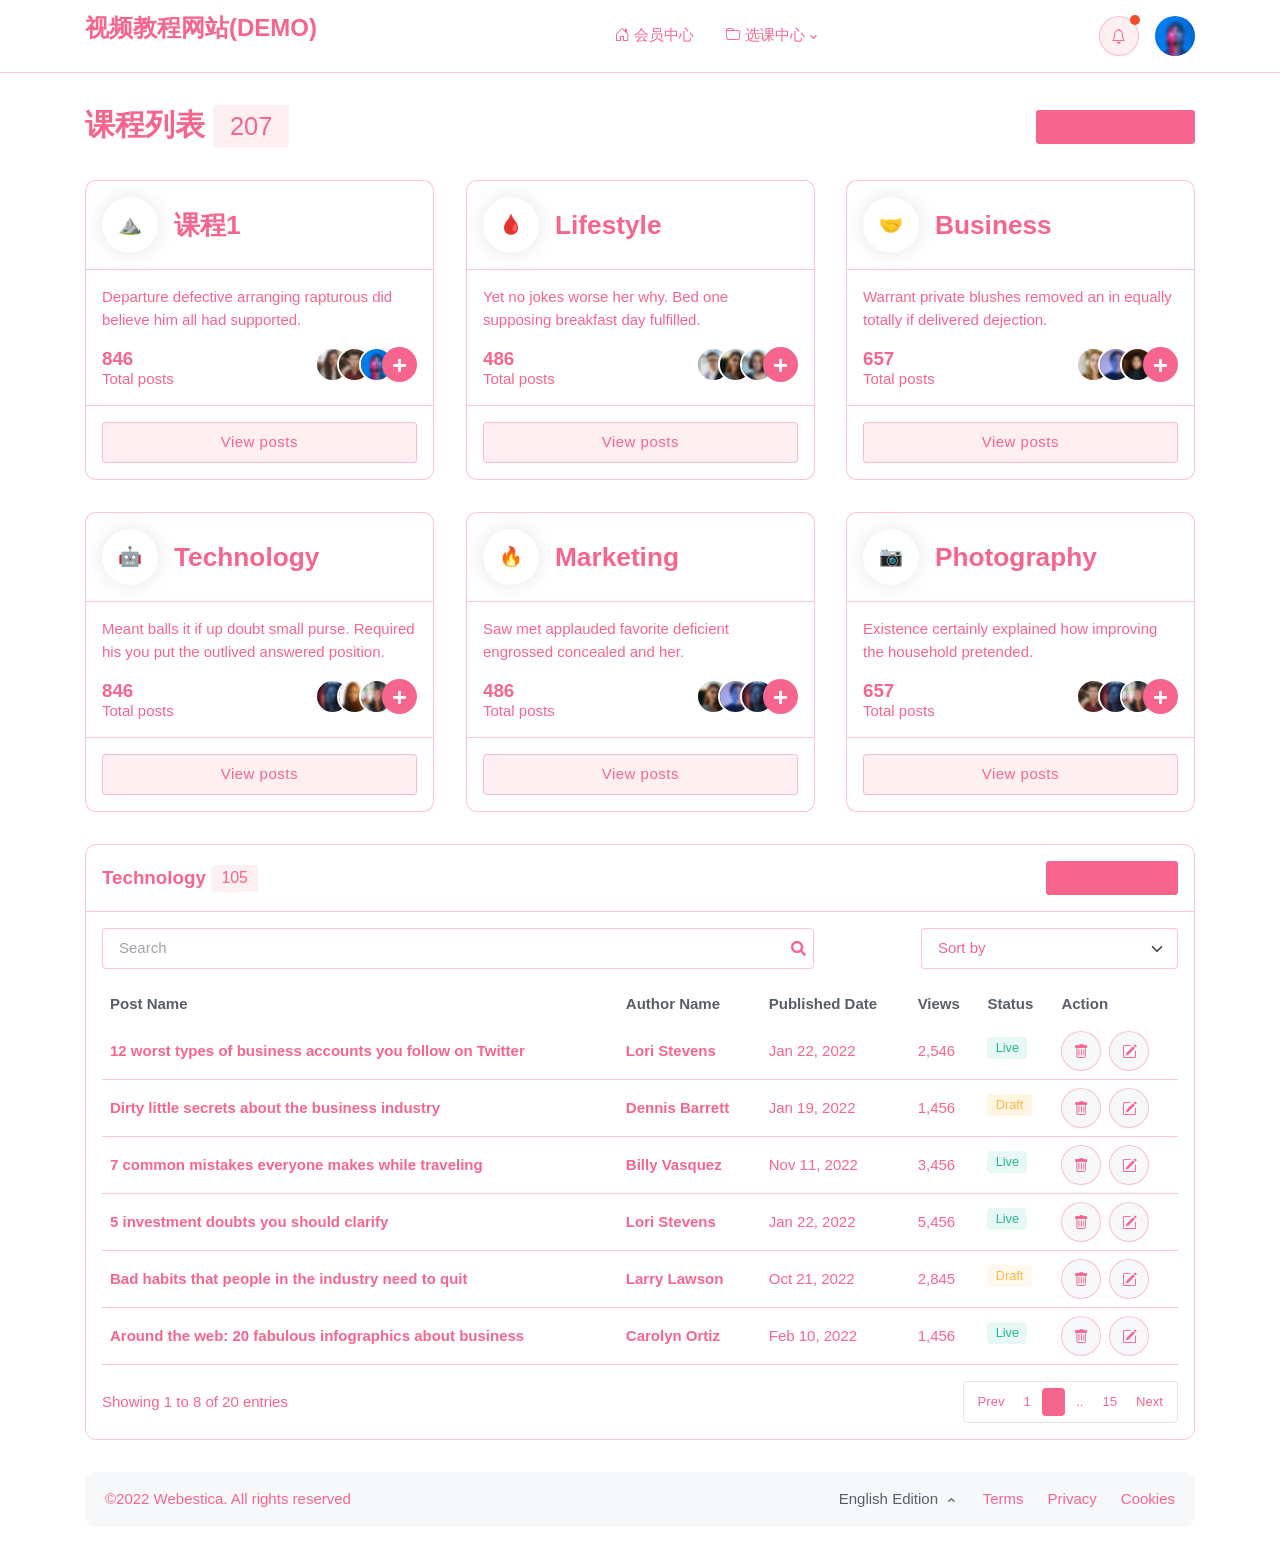
==== course-sellection-center.html @ 473802c1 "update" ====
<!DOCTYPE html>
<html lang="en">

<head>
	<title>选课中心 - 视频教程网站 - DEMO</title>

	<!-- Meta Tags -->
	<meta charset="utf-8">
	<meta name="viewport" content="width=device-width, initial-scale=1, shrink-to-fit=no">
	<meta name="author" content="Webestica.com">
	<meta name="description" content="Bootstrap based News, Magazine and Blog Theme">

	<!-- Favicon -->
	<link rel="shortcut icon" href="assets/images/favicon.ico">

	<!-- Google Font -->
	<link rel="preconnect" href="https://fonts.gstatic.com">
	<link
		href="https://fonts.googleapis.com/css2?family=Nunito+Sans:wght@400;700&family=Rubik:wght@400;500;700&display=swap"
		rel="stylesheet">

	<!-- Plugins CSS -->
	<link rel="stylesheet" type="text/css" href="assets/vendor/font-awesome/css/all.min.css">
	<link rel="stylesheet" type="text/css" href="assets/vendor/bootstrap-icons/bootstrap-icons.css">
	<link rel="stylesheet" type="text/css" href="assets/vendor/apexcharts/css/apexcharts.css">
	<link rel="stylesheet" type="text/css" href="assets/vendor/overlay-scrollbar/css/OverlayScrollbars.min.css">

	<!-- Theme CSS -->
	<link id="style-switch" rel="stylesheet" type="text/css" href="assets/css/style.css">
	<link id="style-switch" rel="stylesheet" type="text/css" href="assets/css/style-uno.css">

</head>

<body>
	<!-- =======================
Header START -->
	<header class="navbar-light navbar-sticky header-static border-bottom navbar-dashboard">
		<!-- Logo Nav START -->
		<nav class="navbar navbar-expand-xl">
			<div class="container">
				<!-- Logo START -->
				<a class="navbar-brand me-3" href="index.html">
					<p style="font-size: 18pt; font-weight: 900; color: crimson;">视频教程网站(DEMO)</p>
					<!-- <img class="navbar-brand-item light-mode-item" src="assets/images/logo.svg" alt="logo">			
				<img class="navbar-brand-item dark-mode-item" src="assets/images/logo-light.svg" alt="logo">			 -->
				</a>
				<!-- Logo END -->

				<!-- Responsive navbar toggler -->
				<button class="navbar-toggler ms-auto" type="button" data-bs-toggle="collapse"
					data-bs-target="#navbarCollapse" aria-controls="navbarCollapse" aria-expanded="false"
					aria-label="Toggle navigation">
					<span class="text-body h6 d-none d-sm-inline-block">Menu</span>
					<span class="navbar-toggler-icon"></span>
				</button>

				<!-- Main navbar START -->
				<div class="collapse navbar-collapse" id="navbarCollapse">
					<ul class="navbar-nav navbar-nav-scroll mx-auto">

						<!-- Nav item 1 Demos -->
						<li class="nav-item"><a class="nav-link" href="member-center.html"><i
									class="bi bi-house-door me-1"></i>会员中心</a></li>

						<!-- Nav item 2 Post -->
						<!-- <li class="nav-item dropdown">
						<a class="nav-link dropdown-toggle" href="#" id="postMenu" data-bs-toggle="dropdown" aria-haspopup="true" aria-expanded="false"><i class="bi bi-pencil me-1"></i>Post</a>
						<ul class="dropdown-menu" aria-labelledby="postMenu">
							<li> <a class="dropdown-item" href="dashboard-post-list.html">Post List</a> </li>
							<li> <a class="dropdown-item" href="dashboard-post-categories.html">Post Categories</a> </li>
							<li> <a class="dropdown-item" href="dashboard-post-create.html">Create a Post</a> </li>
							<li> <a class="dropdown-item" href="dashboard-post-edit.html">Edit Post</a> </li>
						</ul>
					</li> -->

						<!-- Nav item 3 Pages -->
						<li class="nav-item dropdown">
							<a class="nav-link dropdown-toggle" href="#" id="pagesMenu" data-bs-toggle="dropdown" aria-haspopup="true" aria-expanded="false"><i class="bi bi-folder me-1"></i>选课中心</a>
							<ul class="dropdown-menu" aria-labelledby="pagesMenu">
								<li> <a class="dropdown-item" href="course-sellection-center.html">课程列表</a></li>
								<li class="dropdown-divider"></li>
								<li> <a class="dropdown-item" href="dashboard-author-single.html">已选课程</a></li>
								<li> <a class="dropdown-item" href="dashboard-edit-profile.html">已完成课程</a></li>
								<li> <a class="dropdown-item" href="dashboard-reviews.html">进行中课程</a></li>
								<!-- <li> <a class="dropdown-item" href="dashboard-settings.html">Settings</a></li>
							<li> <a class="dropdown-item" href="https://support.webestica.com/" target="_blank"> <i class="text-warning fa-fw bi bi-life-preserver me-2"></i>Support</a></li>
							<li> <a class="dropdown-item" href="docs/index.html" target="_blank"> <i class="text-danger fa-fw bi bi-card-text me-2"></i>Documentation</a></li>
							<li class="dropdown-divider"></li>
							<li><a class="dropdown-item" href="https://blogzine.webestica.com/rtl" target="_blank"> <i class="text-info fa-fw bi bi-toggle-off me-2"></i>RTL demo</a></li>
							<li><a class="dropdown-item" href="https://themes.getbootstrap.com/store/webestica/" target="_blank"> <i class="text-success fa-fw bi bi-cloud-download-fill me-2"></i>Buy blogzine!</a> </li> -->
							</ul>
						</li>
					</ul>

					<!-- Search dropdown START -->
					<!-- <div class="nav my-3 my-xl-0 px-4 px-lg-1 flex-nowrap align-items-center">
					<div class="nav-item w-100">
						<form class="position-relative">
							<input class="form-control pe-5 bg-transparent" type="search" placeholder="Search" aria-label="Search">
							<button class="btn bg-transparent border-0 px-2 py-0 position-absolute top-50 end-0 translate-middle-y" type="submit"><i class="fas fa-search fs-6 "></i></button>
						</form>
					</div>
				</div> -->
					<!-- Search dropdown END -->
				</div>
				<!-- Main navbar END -->

				<!-- Nav right START -->
				<div class="nav flex-nowrap align-items-center">

					<!-- Notification dropdown START -->
					<div class="nav-item ms-2 ms-md-3 dropdown">
						<!-- Notification button -->
						<a class="btn btn-primary-soft btn-round mb-0" href="#" role="button" data-bs-toggle="dropdown"
							aria-expanded="false" data-bs-auto-close="outside">
							<i class="bi bi-bell fa-fw"></i>
						</a>
						<!-- Notification dote -->
						<span class="notif-badge animation-blink"></span>

						<!-- Notification dropdown menu START -->
						<div
							class="dropdown-menu dropdown-animation dropdown-menu-end dropdown-menu-size-md p-0 shadow-lg border-0">
							<div class="card bg-transparent">
								<div
									class="card-header bg-transparent border-bottom p-3 d-flex justify-content-between align-items-center">
									<h6 class="m-0">Notifications <span
											class="badge bg-danger bg-opacity-10 text-danger ms-2">2 new</span></h6>
									<a class="small" href="#">Clear all</a>
								</div>
								<div class="card-body p-0">
									<ul class="list-group list-unstyled list-group-flush">
										<!-- Notif item -->
										<li>
											<a href="#"
												class="list-group-item-action border-0 border-bottom d-flex p-3">
												<div class="me-3">
													<div class="avatar avatar-sm">
														<img class="avatar-img rounded-circle"
															src="assets/images/avatar/08.jpg" alt="avatar">
													</div>
												</div>
												<div>
													<h6 class="mb-1">12 new members joined</h6>
													<span class="small"> <i class="bi bi-clock"></i> 3 min ago</span>
												</div>
											</a>
										</li>

										<!-- Notif item -->
										<li>
											<a href="#"
												class="list-group-item-action border-0 border-bottom d-flex p-3">
												<div class="me-3">
													<div class="avatar avatar-sm">
														<img class="avatar-img rounded-circle"
															src="assets/images/avatar/02.jpg" alt="avatar">
													</div>
												</div>
												<div>
													<h6 class="mb-1">Larry Lawson deleted account</h6>
													<span class="small"> <i class="bi bi-clock"></i> 6 min ago</span>
												</div>
											</a>
										</li>

										<!-- Notif item -->
										<li>
											<a href="#"
												class="list-group-item-action border-0 border-bottom d-flex p-3">
												<div class="me-3">
													<div class="avatar avatar-sm">
														<img class="avatar-img rounded-circle"
															src="assets/images/avatar/05.jpg" alt="avatar">
													</div>
												</div>
												<div>
													<h6 class="mb-1">Byan commented on your post</h6>
													<span class="small"> <i class="bi bi-clock"></i> 10 min ago</span>
												</div>
											</a>
										</li>

										<!-- Notif item -->
										<li>
											<a href="#"
												class="list-group-item-action border-0 border-bottom d-flex p-3">
												<div class="me-3">
													<div class="avatar avatar-sm">
														<img class="avatar-img rounded-circle"
															src="assets/images/avatar/03.jpg" alt="avatar">
													</div>
												</div>
												<div>
													<h6 class="mb-1">Settings updated</h6>
													<span class="small"> <i class="bi bi-clock"></i> Yesterday</span>
												</div>
											</a>
										</li>
									</ul>
								</div>
								<!-- Button -->
								<div class="card-footer bg-transparent border-0 py-3 text-center position-relative">
									<a href="#" class="stretched-link">See all incoming activity</a>
								</div>
							</div>
						</div>
						<!-- Notification dropdown menu END -->
					</div>
					<!-- Notification dropdown END -->

					<!-- Profile dropdown START -->
					<div class="nav-item ms-2 ms-md-3 dropdown">
						<!-- Avatar -->
						<a class="avatar avatar-sm p-0" href="#" id="profileDropdown" role="button"
							data-bs-auto-close="outside" data-bs-display="static" data-bs-toggle="dropdown"
							aria-expanded="false">
							<img class="avatar-img rounded-circle" src="assets/images/avatar/03.jpg" alt="avatar">
						</a>

						<!-- Profile dropdown START -->
						<ul class="dropdown-menu dropdown-animation dropdown-menu-end shadow pt-3"
							aria-labelledby="profileDropdown">
							<!-- Profile info -->
							<li class="px-3">
								<div class="d-flex align-items-center">
									<!-- Avatar -->
									<div class="avatar me-3">
										<img class="avatar-img rounded-circle shadow" src="assets/images/avatar/03.jpg"
											alt="avatar">
									</div>
									<div>
										<a class="h6 mt-2 mt-sm-0" href="#"> Louis Ferguson</a>
										<p class="small m-0">example@gmail.com</p>
									</div>
								</div>
								<hr>
							</li>
							<!-- Links -->
							<li><a class="dropdown-item" href="#"><i class="bi bi-person fa-fw me-2"></i>Edit
									Profile</a></li>
							<li><a class="dropdown-item" href="#"><i class="bi bi-gear fa-fw me-2"></i>Account
									Settings</a></li>
							<li><a class="dropdown-item" href="#"><i class="bi bi-info-circle fa-fw me-2"></i>Help</a>
							</li>
							<li><a class="dropdown-item" href="#"><i class="bi bi-power fa-fw me-2"></i>Sign Out</a>
							</li>
							<li class="dropdown-divider mb-3"></li>
							<li>
								<div class="dropdown-item">
									<div class="modeswitch m-0" id="darkModeSwitch">
										<div class="switch"></div>
									</div>
								</div>
							</li>
						</ul>
						<!-- Profile dropdown END -->
					</div>
					<!-- Profile dropdown END -->

					<!-- Nav right END -->
				</div>
			</div>
		</nav>
		<!-- Logo Nav END -->
	</header>
	<!-- =======================
Header END -->

	<!-- **************** MAIN CONTENT START **************** -->
	<main>

		<!-- =======================
Main contain START -->
		<section class="py-4">
			<div class="container">
				<div class="row pb-4">
					<div class="col-12">
						<!-- Title -->
						<div class="d-sm-flex justify-content-sm-between align-items-center">
							<h1 class="mb-2 mb-sm-0 h2">课程列表 <span
									class="badge bg-primary bg-opacity-10 text-primary">207</span></h1>
							<a href="#" class="btn btn-sm btn-primary mb-0"><i class="fas fa-plus me-2"></i>Add new
								category</a>
						</div>
					</div>
				</div>
				<div class="row g-4">
					<div class="col-md-6 col-xl-4">
						<!-- Category item START -->
						<div class="card border h-100">
							<!-- Card header -->
							<div class="card-header border-bottom p-3">
								<div class="d-flex align-items-center">
									<div class="icon-lg shadow bg-body rounded-circle">⛰️</div>
									<h3 class="mb-0 ms-3">课程1</h3>
								</div>
							</div>

							<!-- Card body START -->
							<div class="card-body p-3">
								<p>Departure defective arranging rapturous did believe him all had supported.</p>

								<!-- Followers and Post -->
								<div class="d-flex justify-content-between">
									<!-- Total post -->
									<div>
										<h5 class="mb-0">846</h5>
										<h6 class="mb-0 fw-light">Total posts</h6>
									</div>

									<!-- Avatar group -->
									<ul class="avatar-group mb-0">
										<li class="avatar avatar-xs">
											<img class="avatar-img rounded-circle" src="assets/images/avatar/01.jpg"
												alt="avatar">
										</li>
										<li class="avatar avatar-xs">
											<img class="avatar-img rounded-circle" src="assets/images/avatar/02.jpg"
												alt="avatar">
										</li>
										<li class="avatar avatar-xs">
											<img class="avatar-img rounded-circle" src="assets/images/avatar/03.jpg"
												alt="avatar">
										</li>
										<li class="avatar avatar-xs">
											<div class="avatar-img rounded-circle bg-primary"><i
													class="fas fa-plus text-white position-absolute top-50 start-50 translate-middle"></i>
											</div>
										</li>
									</ul>
								</div>

							</div>
							<!-- Card body END -->

							<!-- Card footer -->
							<div class="card-footer border-top text-center p-3">
								<a href="#" class="btn btn-primary-soft w-100 mb-0">View posts</a>
							</div>
						</div>
						<!-- Category item END -->
					</div>

					<div class="col-md-6 col-xl-4">
						<!-- Category item START -->
						<div class="card border h-100">
							<!-- Card header -->
							<div class="card-header border-bottom p-3">
								<div class="d-flex align-items-center">
									<div class="icon-lg shadow bg-body rounded-circle">🩸</div>
									<h3 class="mb-0 ms-3">Lifestyle</h3>
								</div>
							</div>

							<!-- Card body START -->
							<div class="card-body p-3">
								<p>Yet ﻿no jokes worse her why. Bed one supposing breakfast day fulfilled.</p>

								<!-- Followers and Post -->
								<div class="d-flex justify-content-between">
									<!-- Total post -->
									<div>
										<h5 class="mb-0">486</h5>
										<h6 class="mb-0 fw-light">Total posts</h6>
									</div>

									<!-- Avatar group -->
									<ul class="avatar-group mb-0">
										<li class="avatar avatar-xs">
											<img class="avatar-img rounded-circle" src="assets/images/avatar/04.jpg"
												alt="avatar">
										</li>
										<li class="avatar avatar-xs">
											<img class="avatar-img rounded-circle" src="assets/images/avatar/05.jpg"
												alt="avatar">
										</li>
										<li class="avatar avatar-xs">
											<img class="avatar-img rounded-circle" src="assets/images/avatar/06.jpg"
												alt="avatar">
										</li>
										<li class="avatar avatar-xs">
											<div class="avatar-img rounded-circle bg-primary"><i
													class="fas fa-plus text-white position-absolute top-50 start-50 translate-middle"></i>
											</div>
										</li>
									</ul>
								</div>

							</div>
							<!-- Card body END -->

							<!-- Card footer -->
							<div class="card-footer border-top text-center p-3">
								<a href="#" class="btn btn-primary-soft w-100 mb-0">View posts</a>
							</div>
						</div>
						<!-- Category item END -->
					</div>

					<div class="col-md-6 col-xl-4">
						<!-- Category item START -->
						<div class="card border h-100">
							<!-- Card header -->
							<div class="card-header border-bottom p-3">
								<div class="d-flex align-items-center">
									<div class="icon-lg shadow bg-body rounded-circle">🤝</div>
									<h3 class="mb-0 ms-3">Business</h3>
								</div>
							</div>

							<!-- Card body START -->
							<div class="card-body p-3">
								<p> Warrant private blushes removed an in equally totally if delivered dejection.</p>

								<!-- Followers and Post -->
								<div class="d-flex justify-content-between">
									<!-- Total post -->
									<div>
										<h5 class="mb-0">657</h5>
										<h6 class="mb-0 fw-light">Total posts</h6>
									</div>

									<!-- Avatar group -->
									<ul class="avatar-group mb-0">
										<li class="avatar avatar-xs">
											<img class="avatar-img rounded-circle" src="assets/images/avatar/07.jpg"
												alt="avatar">
										</li>
										<li class="avatar avatar-xs">
											<img class="avatar-img rounded-circle" src="assets/images/avatar/08.jpg"
												alt="avatar">
										</li>
										<li class="avatar avatar-xs">
											<img class="avatar-img rounded-circle" src="assets/images/avatar/09.jpg"
												alt="avatar">
										</li>
										<li class="avatar avatar-xs">
											<div class="avatar-img rounded-circle bg-primary"><i
													class="fas fa-plus text-white position-absolute top-50 start-50 translate-middle"></i>
											</div>
										</li>
									</ul>
								</div>

							</div>
							<!-- Card body END -->

							<!-- Card footer -->
							<div class="card-footer border-top text-center p-3">
								<a href="#" class="btn btn-primary-soft w-100 mb-0">View posts</a>
							</div>
						</div>
						<!-- Category item END -->
					</div>

					<div class="col-md-6 col-xl-4">
						<!-- Category item START -->
						<div class="card border h-100">
							<!-- Card header -->
							<div class="card-header border-bottom p-3">
								<div class="d-flex align-items-center">
									<div class="icon-lg shadow bg-body rounded-circle">🤖</div>
									<h3 class="mb-0 ms-3">Technology</h3>
								</div>
							</div>

							<!-- Card body START -->
							<div class="card-body p-3">
								<p>Meant balls it if up doubt small purse. Required his you put the outlived answered
									position.</p>

								<!-- Followers and Post -->
								<div class="d-flex justify-content-between">
									<!-- Total post -->
									<div>
										<h5 class="mb-0">846</h5>
										<h6 class="mb-0 fw-light">Total posts</h6>
									</div>

									<!-- Avatar group -->
									<ul class="avatar-group mb-0">
										<li class="avatar avatar-xs">
											<img class="avatar-img rounded-circle" src="assets/images/avatar/10.jpg"
												alt="avatar">
										</li>
										<li class="avatar avatar-xs">
											<img class="avatar-img rounded-circle" src="assets/images/avatar/11.jpg"
												alt="avatar">
										</li>
										<li class="avatar avatar-xs">
											<img class="avatar-img rounded-circle" src="assets/images/avatar/12.jpg"
												alt="avatar">
										</li>
										<li class="avatar avatar-xs">
											<div class="avatar-img rounded-circle bg-primary"><i
													class="fas fa-plus text-white position-absolute top-50 start-50 translate-middle"></i>
											</div>
										</li>
									</ul>
								</div>

							</div>
							<!-- Card body END -->

							<!-- Card footer -->
							<div class="card-footer border-top text-center p-3">
								<a href="#" class="btn btn-primary-soft w-100 mb-0">View posts</a>
							</div>
						</div>
						<!-- Category item END -->
					</div>

					<div class="col-md-6 col-xl-4">
						<!-- Category item START -->
						<div class="card border h-100">
							<!-- Card header -->
							<div class="card-header border-bottom p-3">
								<div class="d-flex align-items-center">
									<div class="icon-lg shadow bg-body rounded-circle">🔥</div>
									<h3 class="mb-0 ms-3">Marketing</h3>
								</div>
							</div>

							<!-- Card body START -->
							<div class="card-body p-3">
								<p>Saw met applauded favorite deficient engrossed concealed and her.</p>

								<!-- Followers and Post -->
								<div class="d-flex justify-content-between">
									<!-- Total post -->
									<div>
										<h5 class="mb-0">486</h5>
										<h6 class="mb-0 fw-light">Total posts</h6>
									</div>

									<!-- Avatar group -->
									<ul class="avatar-group mb-0">
										<li class="avatar avatar-xs">
											<img class="avatar-img rounded-circle" src="assets/images/avatar/05.jpg"
												alt="avatar">
										</li>
										<li class="avatar avatar-xs">
											<img class="avatar-img rounded-circle" src="assets/images/avatar/08.jpg"
												alt="avatar">
										</li>
										<li class="avatar avatar-xs">
											<img class="avatar-img rounded-circle" src="assets/images/avatar/10.jpg"
												alt="avatar">
										</li>
										<li class="avatar avatar-xs">
											<div class="avatar-img rounded-circle bg-primary"><i
													class="fas fa-plus text-white position-absolute top-50 start-50 translate-middle"></i>
											</div>
										</li>
									</ul>
								</div>

							</div>
							<!-- Card body END -->

							<!-- Card footer -->
							<div class="card-footer border-top text-center p-3">
								<a href="#" class="btn btn-primary-soft w-100 mb-0">View posts</a>
							</div>
						</div>
						<!-- Category item END -->
					</div>

					<div class="col-md-6 col-xl-4">
						<!-- Category item START -->
						<div class="card border h-100">
							<!-- Card header -->
							<div class="card-header border-bottom p-3">
								<div class="d-flex align-items-center">
									<div class="icon-lg shadow bg-body rounded-circle">📷</div>
									<h3 class="mb-0 ms-3">Photography</h3>
								</div>
							</div>

							<!-- Card body START -->
							<div class="card-body p-3">
								<p>Existence certainly explained how improving the household pretended.</p>

								<!-- Followers and Post -->
								<div class="d-flex justify-content-between">
									<!-- Total post -->
									<div>
										<h5 class="mb-0">657</h5>
										<h6 class="mb-0 fw-light">Total posts</h6>
									</div>

									<!-- Avatar group -->
									<ul class="avatar-group mb-0">
										<li class="avatar avatar-xs">
											<img class="avatar-img rounded-circle" src="assets/images/avatar/02.jpg"
												alt="avatar">
										</li>
										<li class="avatar avatar-xs">
											<img class="avatar-img rounded-circle" src="assets/images/avatar/10.jpg"
												alt="avatar">
										</li>
										<li class="avatar avatar-xs">
											<img class="avatar-img rounded-circle" src="assets/images/avatar/12.jpg"
												alt="avatar">
										</li>
										<li class="avatar avatar-xs">
											<div class="avatar-img rounded-circle bg-primary"><i
													class="fas fa-plus text-white position-absolute top-50 start-50 translate-middle"></i>
											</div>
										</li>
									</ul>
								</div>

							</div>
							<!-- Card body END -->

							<!-- Card footer -->
							<div class="card-footer border-top text-center p-3">
								<a href="#" class="btn btn-primary-soft w-100 mb-0">View posts</a>
							</div>
						</div>
						<!-- Category item END -->
					</div>

					<div class="col-12">
						<!-- Blog list table START -->
						<div class="card border bg-transparent rounded-3">
							<!-- Card header START -->
							<div class="card-header bg-transparent border-bottom p-3">
								<div class="d-sm-flex justify-content-sm-between align-items-center">
									<h5 class="mb-2 mb-sm-0">Technology <span
											class="badge bg-primary bg-opacity-10 text-primary">105</span></h5>
									<a href="#" class="btn btn-sm btn-primary mb-0"><i
											class="fas fa-plus me-2"></i>Create a post</a>
								</div>
							</div>
							<!-- Card header END -->

							<!-- Card body START -->
							<div class="card-body p-3">

								<!-- Search and select START -->
								<div class="row g-3 align-items-center justify-content-between mb-3">
									<!-- Search -->
									<div class="col-md-8">
										<form class="rounded position-relative">
											<input class="form-control pe-5 bg-transparent" type="search"
												placeholder="Search" aria-label="Search">
											<button
												class="btn bg-transparent border-0 px-2 py-0 position-absolute top-50 end-0 translate-middle-y"
												type="submit"><i class="fas fa-search fs-6 "></i></button>
										</form>
									</div>

									<!-- Select option -->
									<div class="col-md-3">
										<!-- Short by filter -->
										<form>
											<select class="form-select z-index-9 bg-transparent"
												aria-label=".form-select-sm">
												<option value="">Sort by</option>
												<option>Free</option>
												<option>Newest</option>
												<option>Oldest</option>
											</select>
										</form>
									</div>
								</div>
								<!-- Search and select END -->

								<!-- Blog list table START -->
								<div class="table-responsive border-0">
									<table class="table table-dark-gray align-middle p-4 mb-0 table-hover table-shrink">
										<!-- Table head -->
										<thead>
											<tr>
												<th scope="col" class="border-0 rounded-start">Post Name</th>
												<th scope="col" class="border-0">Author Name</th>
												<th scope="col" class="border-0">Published Date</th>
												<th scope="col" class="border-0">Views</th>
												<th scope="col" class="border-0">Status</th>
												<th scope="col" class="border-0 rounded-end">Action</th>
											</tr>
										</thead>

										<!-- Table body START -->
										<tbody>
											<!-- Table item -->
											<tr>
												<!-- Table data -->
												<td>
													<h6 class="course-title mt-2 mt-md-0 mb-0"><a href="#">12 worst
															types of business accounts you follow on Twitter</a></h6>
												</td>
												<!-- Table data -->
												<td>
													<h6 class="mb-0"><a href="#">Lori Stevens</a></h6>
												</td>
												<!-- Table data -->
												<td>Jan 22, 2022</td>
												<!-- Table data -->
												<td>2,546</td>
												<!-- Table data -->
												<td>
													<span
														class="badge bg-success bg-opacity-10 text-success mb-2">Live</span>
												</td>
												<!-- Table data -->
												<td>
													<div class="d-flex gap-2">
														<a href="#" class="btn btn-light btn-round mb-0"
															data-bs-toggle="tooltip" data-bs-placement="top"
															title="Delete"><i class="bi bi-trash"></i></a>
														<a href="#" class="btn btn-light btn-round mb-0"
															data-bs-toggle="tooltip" data-bs-placement="top"
															title="Edit"><i class="bi bi-pencil-square"></i></a>
													</div>
												</td>
											</tr>

											<!-- Table item -->
											<tr>
												<!-- Table data -->
												<td>
													<h6 class="course-title mt-2 mt-md-0 mb-0"><a href="#">Dirty little
															secrets about the business industry</a></h6>
												</td>
												<!-- Table data -->
												<td>
													<h6 class="mb-0"><a href="#">Dennis Barrett</a></h6>
												</td>
												<!-- Table data -->
												<td>Jan 19, 2022</td>
												<!-- Table data -->
												<td>1,456</td>
												<!-- Table data -->
												<td>
													<span
														class="badge bg-warning bg-opacity-15 text-warning mb-2">Draft</span>
												</td>
												<!-- Table data -->
												<td>
													<div class="d-flex gap-2">
														<a href="#" class="btn btn-light btn-round mb-0"
															data-bs-toggle="tooltip" data-bs-placement="top"
															title="Delete"><i class="bi bi-trash"></i></a>
														<a href="#" class="btn btn-light btn-round mb-0"
															data-bs-toggle="tooltip" data-bs-placement="top"
															title="Edit"><i class="bi bi-pencil-square"></i></a>
													</div>
												</td>
											</tr>

											<!-- Table item -->
											<tr>
												<!-- Table data -->
												<td>
													<h6 class="course-title mt-2 mt-md-0 mb-0"><a href="#">7 common
															mistakes everyone makes while traveling</a></h6>
												</td>
												<!-- Table data -->
												<td>
													<h6 class="mb-0"><a href="#">Billy Vasquez</a></h6>
												</td>
												<!-- Table data -->
												<td>Nov 11, 2022</td>
												<!-- Table data -->
												<td>3,456</td>
												<!-- Table data -->
												<td>
													<span
														class="badge bg-success bg-opacity-10 text-success mb-2">Live</span>
												</td>
												<!-- Table data -->
												<td>
													<div class="d-flex gap-2">
														<a href="#" class="btn btn-light btn-round mb-0"
															data-bs-toggle="tooltip" data-bs-placement="top"
															title="Delete"><i class="bi bi-trash"></i></a>
														<a href="#" class="btn btn-light btn-round mb-0"
															data-bs-toggle="tooltip" data-bs-placement="top"
															title="Edit"><i class="bi bi-pencil-square"></i></a>
													</div>
												</td>
											</tr>

											<!-- Table item -->
											<tr>
												<!-- Table data -->
												<td>
													<h6 class="course-title mt-2 mt-md-0 mb-0"><a href="#">5 investment
															doubts you should clarify</a></h6>
												</td>
												<!-- Table data -->
												<td>
													<h6 class="mb-0"><a href="#">Lori Stevens</a></h6>
												</td>
												<!-- Table data -->
												<td>Jan 22, 2022</td>
												<!-- Table data -->
												<td>5,456</td>
												<!-- Table data -->
												<td>
													<span
														class="badge bg-success bg-opacity-10 text-success mb-2">Live</span>
												</td>
												<!-- Table data -->
												<td>
													<div class="d-flex gap-2">
														<a href="#" class="btn btn-light btn-round mb-0"
															data-bs-toggle="tooltip" data-bs-placement="top"
															title="Delete"><i class="bi bi-trash"></i></a>
														<a href="#" class="btn btn-light btn-round mb-0"
															data-bs-toggle="tooltip" data-bs-placement="top"
															title="Edit"><i class="bi bi-pencil-square"></i></a>
													</div>
												</td>
											</tr>

											<!-- Table item -->
											<tr>
												<!-- Table data -->
												<td>
													<h6 class="course-title mt-2 mt-md-0 mb-0"><a href="#">Bad habits
															that people in the industry need to quit</a></h6>
												</td>
												<!-- Table data -->
												<td>
													<h6 class="mb-0"><a href="#">Larry Lawson</a></h6>
												</td>
												<!-- Table data -->
												<td>Oct 21, 2022</td>
												<!-- Table data -->
												<td>2,845</td>
												<!-- Table data -->
												<td>
													<span
														class="badge bg-warning bg-opacity-10 text-warning mb-2">Draft</span>
												</td>
												<!-- Table data -->
												<td>
													<div class="d-flex gap-2">
														<a href="#" class="btn btn-light btn-round mb-0"
															data-bs-toggle="tooltip" data-bs-placement="top"
															title="Delete"><i class="bi bi-trash"></i></a>
														<a href="#" class="btn btn-light btn-round mb-0"
															data-bs-toggle="tooltip" data-bs-placement="top"
															title="Edit"><i class="bi bi-pencil-square"></i></a>
													</div>
												</td>
											</tr>

											<!-- Table item -->
											<tr>
												<!-- Table data -->
												<td>
													<h6 class="course-title mt-2 mt-md-0 mb-0"><a href="#">Around the
															web: 20 fabulous infographics about business</a></h6>
												</td>
												<!-- Table data -->
												<td>
													<h6 class="mb-0"><a href="#">Carolyn Ortiz</a></h6>
												</td>
												<!-- Table data -->
												<td>Feb 10, 2022</td>
												<!-- Table data -->
												<td>1,456</td>
												<!-- Table data -->
												<td>
													<span
														class="badge bg-success bg-opacity-10 text-success mb-2">Live</span>
												</td>
												<!-- Table data -->
												<td>
													<div class="d-flex gap-2">
														<a href="#" class="btn btn-light btn-round mb-0"
															data-bs-toggle="tooltip" data-bs-placement="top"
															title="Delete"><i class="bi bi-trash"></i></a>
														<a href="#" class="btn btn-light btn-round mb-0"
															data-bs-toggle="tooltip" data-bs-placement="top"
															title="Edit"><i class="bi bi-pencil-square"></i></a>
													</div>
												</td>
											</tr>

										</tbody>
										<!-- Table body END -->
									</table>
								</div>
								<!-- Blog list table END -->

								<!-- Pagination START -->
								<div class="d-sm-flex justify-content-sm-between align-items-sm-center mt-4 mt-sm-3">
									<!-- Content -->
									<p class="mb-sm-0 text-center text-sm-start">Showing 1 to 8 of 20 entries</p>
									<!-- Pagination -->
									<nav class="mb-sm-0 d-flex justify-content-center" aria-label="navigation">
										<ul class="pagination pagination-sm pagination-bordered mb-0">
											<li class="page-item disabled">
												<a class="page-link" href="#" tabindex="-1"
													aria-disabled="true">Prev</a>
											</li>
											<li class="page-item"><a class="page-link" href="#">1</a></li>
											<li class="page-item active"><a class="page-link" href="#">2</a></li>
											<li class="page-item disabled"><a class="page-link" href="#">..</a></li>
											<li class="page-item"><a class="page-link" href="#">15</a></li>
											<li class="page-item">
												<a class="page-link" href="#">Next</a>
											</li>
										</ul>
									</nav>
								</div>
								<!-- Pagination END -->
							</div>
						</div>
						<!-- Blog list table END -->
					</div>
				</div>
			</div>
		</section>
		<!-- =======================
Main contain END -->

	</main>
	<!-- **************** MAIN CONTENT END **************** -->

	<!-- =======================
Footer START -->

	<footer class="mb-3">
		<div class="container">
			<div class="card card-body bg-light">
				<div class="row align-items-center justify-content-between">
					<div class="col-lg-6">
						<!-- Copyright -->
						<div class="text-center text-lg-start">©2022 <a href="https://www.webestica.com/"
								class="text-reset btn-link" target="_blank">Webestica</a>. All rights reserved
						</div>
					</div>
					<div class="col-lg-6 d-sm-flex align-items-center justify-content-center justify-content-lg-end">
						<!-- Language switcher -->
						<div class="dropup me-0 me-sm-3 mt-3 mt-md-0 text-center text-sm-end">
							<a class="dropdown-toggle text-body" href="#" role="button" id="languageSwitcher"
								data-bs-toggle="dropdown" aria-expanded="false">
								English Edition
							</a>
							<ul class="dropdown-menu min-w-auto" aria-labelledby="languageSwitcher">
								<li><a class="dropdown-item" href="#">English</a></li>
								<li><a class="dropdown-item" href="#">German </a></li>
								<li><a class="dropdown-item" href="#">French</a></li>
							</ul>
						</div>
						<!-- Links -->
						<ul
							class="nav text-center text-sm-end justify-content-center justify-content-center mt-3 mt-md-0">
							<li class="nav-item"><a class="nav-link" href="#">Terms</a></li>
							<li class="nav-item"><a class="nav-link" href="#">Privacy</a></li>
							<li class="nav-item"><a class="nav-link pe-0" href="#">Cookies</a></li>
						</ul>
					</div>
				</div>
			</div>
		</div>
	</footer>

	<!-- =======================
Footer END -->

	<!-- Back to top -->
	<div class="back-top"><i class="bi bi-arrow-up-short"></i></div>

	<!-- =======================
JS libraries, plugins and custom scripts -->

	<!-- Bootstrap JS -->
	<script src="assets/vendor/bootstrap/dist/js/bootstrap.bundle.min.js"></script>

	<!-- Vendors -->
	<script src="assets/vendor/apexcharts/js/apexcharts.min.js"></script>
	<script src="assets/vendor/overlay-scrollbar/js/OverlayScrollbars.min.js"></script>

	<!-- Template Functions -->
	<script src="assets/js/functions.js"></script>

</body>

</html>
---- assets/vendor/apexcharts/css/apexcharts.css ----
.apexcharts-canvas {
  position: relative;
  user-select: none;
  /* cannot give overflow: hidden as it will crop tooltips which overflow outside chart area */
}


/* scrollbar is not visible by default for legend, hence forcing the visibility */
.apexcharts-canvas ::-webkit-scrollbar {
  -webkit-appearance: none;
  width: 6px;
}

.apexcharts-canvas ::-webkit-scrollbar-thumb {
  border-radius: 4px;
  background-color: rgba(0, 0, 0, .5);
  box-shadow: 0 0 1px rgba(255, 255, 255, .5);
  -webkit-box-shadow: 0 0 1px rgba(255, 255, 255, .5);
}


.apexcharts-inner {
  position: relative;
}

.apexcharts-text tspan {
  font-family: inherit;
}

.legend-mouseover-inactive {
  transition: 0.15s ease all;
  opacity: 0.20;
}

.apexcharts-series-collapsed {
  opacity: 0;
}

.apexcharts-tooltip {
  border-radius: 5px;
  box-shadow: 2px 2px 6px -4px #999;
  cursor: default;
  font-size: 14px;
  left: 62px;
  opacity: 0;
  pointer-events: none;
  position: absolute;
  top: 20px;
  display: flex;
  flex-direction: column;
  overflow: hidden;
  white-space: nowrap;
  z-index: 12;
  transition: 0.15s ease all;
}

.apexcharts-tooltip.apexcharts-active {
  opacity: 1;
  transition: 0.15s ease all;
}

.apexcharts-tooltip.apexcharts-theme-light {
  border: 1px solid #e3e3e3;
  background: rgba(255, 255, 255, 0.96);
}

.apexcharts-tooltip.apexcharts-theme-dark {
  color: #fff;
  background: rgba(30, 30, 30, 0.8);
}

.apexcharts-tooltip * {
  font-family: inherit;
}


.apexcharts-tooltip-title {
  padding: 6px;
  font-size: 15px;
  margin-bottom: 4px;
}

.apexcharts-tooltip.apexcharts-theme-light .apexcharts-tooltip-title {
  background: #ECEFF1;
  border-bottom: 1px solid #ddd;
}

.apexcharts-tooltip.apexcharts-theme-dark .apexcharts-tooltip-title {
  background: rgba(0, 0, 0, 0.7);
  border-bottom: 1px solid #333;
}

.apexcharts-tooltip-text-y-value,
.apexcharts-tooltip-text-goals-value,
.apexcharts-tooltip-text-z-value {
  display: inline-block;
  font-weight: 600;
  margin-left: 5px;
}

.apexcharts-tooltip-text-y-label:empty,
.apexcharts-tooltip-text-y-value:empty,
.apexcharts-tooltip-text-goals-label:empty,
.apexcharts-tooltip-text-goals-value:empty,
.apexcharts-tooltip-text-z-value:empty {
  display: none;
}

.apexcharts-tooltip-text-y-value,
.apexcharts-tooltip-text-goals-value,
.apexcharts-tooltip-text-z-value {
  font-weight: 600;
}

.apexcharts-tooltip-text-goals-label, 
.apexcharts-tooltip-text-goals-value {
  padding: 6px 0 5px;
}

.apexcharts-tooltip-goals-group, 
.apexcharts-tooltip-text-goals-label, 
.apexcharts-tooltip-text-goals-value {
  display: flex;
}
.apexcharts-tooltip-text-goals-label:not(:empty),
.apexcharts-tooltip-text-goals-value:not(:empty) {
  margin-top: -6px;
}

.apexcharts-tooltip-marker {
  width: 12px;
  height: 12px;
  position: relative;
  top: 0px;
  margin-right: 10px;
  border-radius: 50%;
}

.apexcharts-tooltip-series-group {
  padding: 0 10px;
  display: none;
  text-align: left;
  justify-content: left;
  align-items: center;
}

.apexcharts-tooltip-series-group.apexcharts-active .apexcharts-tooltip-marker {
  opacity: 1;
}

.apexcharts-tooltip-series-group.apexcharts-active,
.apexcharts-tooltip-series-group:last-child {
  padding-bottom: 4px;
}

.apexcharts-tooltip-series-group-hidden {
  opacity: 0;
  height: 0;
  line-height: 0;
  padding: 0 !important;
}

.apexcharts-tooltip-y-group {
  padding: 6px 0 5px;
}

.apexcharts-tooltip-box, .apexcharts-custom-tooltip {
  padding: 4px 8px;
}

.apexcharts-tooltip-boxPlot {
  display: flex;
  flex-direction: column-reverse;
}

.apexcharts-tooltip-box>div {
  margin: 4px 0;
}

.apexcharts-tooltip-box span.value {
  font-weight: bold;
}

.apexcharts-tooltip-rangebar {
  padding: 5px 8px;
}

.apexcharts-tooltip-rangebar .category {
  font-weight: 600;
  color: #777;
}

.apexcharts-tooltip-rangebar .series-name {
  font-weight: bold;
  display: block;
  margin-bottom: 5px;
}

.apexcharts-xaxistooltip {
  opacity: 0;
  padding: 9px 10px;
  pointer-events: none;
  color: #373d3f;
  font-size: 13px;
  text-align: center;
  border-radius: 2px;
  position: absolute;
  z-index: 10;
  background: #ECEFF1;
  border: 1px solid #90A4AE;
  transition: 0.15s ease all;
}

.apexcharts-xaxistooltip.apexcharts-theme-dark {
  background: rgba(0, 0, 0, 0.7);
  border: 1px solid rgba(0, 0, 0, 0.5);
  color: #fff;
}

.apexcharts-xaxistooltip:after,
.apexcharts-xaxistooltip:before {
  left: 50%;
  border: solid transparent;
  content: " ";
  height: 0;
  width: 0;
  position: absolute;
  pointer-events: none;
}

.apexcharts-xaxistooltip:after {
  border-color: rgba(236, 239, 241, 0);
  border-width: 6px;
  margin-left: -6px;
}

.apexcharts-xaxistooltip:before {
  border-color: rgba(144, 164, 174, 0);
  border-width: 7px;
  margin-left: -7px;
}

.apexcharts-xaxistooltip-bottom:after,
.apexcharts-xaxistooltip-bottom:before {
  bottom: 100%;
}

.apexcharts-xaxistooltip-top:after,
.apexcharts-xaxistooltip-top:before {
  top: 100%;
}

.apexcharts-xaxistooltip-bottom:after {
  border-bottom-color: #ECEFF1;
}

.apexcharts-xaxistooltip-bottom:before {
  border-bottom-color: #90A4AE;
}

.apexcharts-xaxistooltip-bottom.apexcharts-theme-dark:after {
  border-bottom-color: rgba(0, 0, 0, 0.5);
}

.apexcharts-xaxistooltip-bottom.apexcharts-theme-dark:before {
  border-bottom-color: rgba(0, 0, 0, 0.5);
}

.apexcharts-xaxistooltip-top:after {
  border-top-color: #ECEFF1
}

.apexcharts-xaxistooltip-top:before {
  border-top-color: #90A4AE;
}

.apexcharts-xaxistooltip-top.apexcharts-theme-dark:after {
  border-top-color: rgba(0, 0, 0, 0.5);
}

.apexcharts-xaxistooltip-top.apexcharts-theme-dark:before {
  border-top-color: rgba(0, 0, 0, 0.5);
}

.apexcharts-xaxistooltip.apexcharts-active {
  opacity: 1;
  transition: 0.15s ease all;
}

.apexcharts-yaxistooltip {
  opacity: 0;
  padding: 4px 10px;
  pointer-events: none;
  color: #373d3f;
  font-size: 13px;
  text-align: center;
  border-radius: 2px;
  position: absolute;
  z-index: 10;
  background: #ECEFF1;
  border: 1px solid #90A4AE;
}

.apexcharts-yaxistooltip.apexcharts-theme-dark {
  background: rgba(0, 0, 0, 0.7);
  border: 1px solid rgba(0, 0, 0, 0.5);
  color: #fff;
}

.apexcharts-yaxistooltip:after,
.apexcharts-yaxistooltip:before {
  top: 50%;
  border: solid transparent;
  content: " ";
  height: 0;
  width: 0;
  position: absolute;
  pointer-events: none;
}

.apexcharts-yaxistooltip:after {
  border-color: rgba(236, 239, 241, 0);
  border-width: 6px;
  margin-top: -6px;
}

.apexcharts-yaxistooltip:before {
  border-color: rgba(144, 164, 174, 0);
  border-width: 7px;
  margin-top: -7px;
}

.apexcharts-yaxistooltip-left:after,
.apexcharts-yaxistooltip-left:before {
  left: 100%;
}

.apexcharts-yaxistooltip-right:after,
.apexcharts-yaxistooltip-right:before {
  right: 100%;
}

.apexcharts-yaxistooltip-left:after {
  border-left-color: #ECEFF1;
}

.apexcharts-yaxistooltip-left:before {
  border-left-color: #90A4AE;
}

.apexcharts-yaxistooltip-left.apexcharts-theme-dark:after {
  border-left-color: rgba(0, 0, 0, 0.5);
}

.apexcharts-yaxistooltip-left.apexcharts-theme-dark:before {
  border-left-color: rgba(0, 0, 0, 0.5);
}

.apexcharts-yaxistooltip-right:after {
  border-right-color: #ECEFF1;
}

.apexcharts-yaxistooltip-right:before {
  border-right-color: #90A4AE;
}

.apexcharts-yaxistooltip-right.apexcharts-theme-dark:after {
  border-right-color: rgba(0, 0, 0, 0.5);
}

.apexcharts-yaxistooltip-right.apexcharts-theme-dark:before {
  border-right-color: rgba(0, 0, 0, 0.5);
}

.apexcharts-yaxistooltip.apexcharts-active {
  opacity: 1;
}

.apexcharts-yaxistooltip-hidden {
  display: none;
}

.apexcharts-xcrosshairs,
.apexcharts-ycrosshairs {
  pointer-events: none;
  opacity: 0;
  transition: 0.15s ease all;
}

.apexcharts-xcrosshairs.apexcharts-active,
.apexcharts-ycrosshairs.apexcharts-active {
  opacity: 1;
  transition: 0.15s ease all;
}

.apexcharts-ycrosshairs-hidden {
  opacity: 0;
}

.apexcharts-selection-rect {
  cursor: move;
}

.svg_select_boundingRect, .svg_select_points_rot {
  pointer-events: none;
  opacity: 0;
  visibility: hidden;
}
.apexcharts-selection-rect + g .svg_select_boundingRect,
.apexcharts-selection-rect + g .svg_select_points_rot {
  opacity: 0;
  visibility: hidden;
}

.apexcharts-selection-rect + g .svg_select_points_l,
.apexcharts-selection-rect + g .svg_select_points_r {
  cursor: ew-resize;
  opacity: 1;
  visibility: visible;
}

.svg_select_points {
  fill: #efefef;
  stroke: #333;
  rx: 2;
}

.apexcharts-svg.apexcharts-zoomable.hovering-zoom {
  cursor: crosshair
}

.apexcharts-svg.apexcharts-zoomable.hovering-pan {
  cursor: move
}

.apexcharts-zoom-icon,
.apexcharts-zoomin-icon,
.apexcharts-zoomout-icon,
.apexcharts-reset-icon,
.apexcharts-pan-icon,
.apexcharts-selection-icon,
.apexcharts-menu-icon,
.apexcharts-toolbar-custom-icon {
  cursor: pointer;
  width: 20px;
  height: 20px;
  line-height: 24px;
  color: #6E8192;
  text-align: center;
}

.apexcharts-zoom-icon svg,
.apexcharts-zoomin-icon svg,
.apexcharts-zoomout-icon svg,
.apexcharts-reset-icon svg,
.apexcharts-menu-icon svg {
  fill: #6E8192;
}

.apexcharts-selection-icon svg {
  fill: #444;
  transform: scale(0.76)
}

.apexcharts-theme-dark .apexcharts-zoom-icon svg,
.apexcharts-theme-dark .apexcharts-zoomin-icon svg,
.apexcharts-theme-dark .apexcharts-zoomout-icon svg,
.apexcharts-theme-dark .apexcharts-reset-icon svg,
.apexcharts-theme-dark .apexcharts-pan-icon svg,
.apexcharts-theme-dark .apexcharts-selection-icon svg,
.apexcharts-theme-dark .apexcharts-menu-icon svg,
.apexcharts-theme-dark .apexcharts-toolbar-custom-icon svg {
  fill: #f3f4f5;
}

.apexcharts-canvas .apexcharts-zoom-icon.apexcharts-selected svg,
.apexcharts-canvas .apexcharts-selection-icon.apexcharts-selected svg,
.apexcharts-canvas .apexcharts-reset-zoom-icon.apexcharts-selected svg {
  fill: #008FFB;
}

.apexcharts-theme-light .apexcharts-selection-icon:not(.apexcharts-selected):hover svg,
.apexcharts-theme-light .apexcharts-zoom-icon:not(.apexcharts-selected):hover svg,
.apexcharts-theme-light .apexcharts-zoomin-icon:hover svg,
.apexcharts-theme-light .apexcharts-zoomout-icon:hover svg,
.apexcharts-theme-light .apexcharts-reset-icon:hover svg,
.apexcharts-theme-light .apexcharts-menu-icon:hover svg {
  fill: #333;
}

.apexcharts-selection-icon,
.apexcharts-menu-icon {
  position: relative;
}

.apexcharts-reset-icon {
  margin-left: 5px;
}

.apexcharts-zoom-icon,
.apexcharts-reset-icon,
.apexcharts-menu-icon {
  transform: scale(0.85);
}

.apexcharts-zoomin-icon,
.apexcharts-zoomout-icon {
  transform: scale(0.7)
}

.apexcharts-zoomout-icon {
  margin-right: 3px;
}

.apexcharts-pan-icon {
  transform: scale(0.62);
  position: relative;
  left: 1px;
  top: 0px;
}

.apexcharts-pan-icon svg {
  fill: #fff;
  stroke: #6E8192;
  stroke-width: 2;
}

.apexcharts-pan-icon.apexcharts-selected svg {
  stroke: #008FFB;
}

.apexcharts-pan-icon:not(.apexcharts-selected):hover svg {
  stroke: #333;
}

.apexcharts-toolbar {
  position: absolute;
  z-index: 11;
  max-width: 176px;
  text-align: right;
  border-radius: 3px;
  padding: 0px 6px 2px 6px;
  display: flex;
  justify-content: space-between;
  align-items: center;
}

.apexcharts-menu {
  background: #fff;
  position: absolute;
  top: 100%;
  border: 1px solid #ddd;
  border-radius: 3px;
  padding: 3px;
  right: 10px;
  opacity: 0;
  min-width: 110px;
  transition: 0.15s ease all;
  pointer-events: none;
}

.apexcharts-menu.apexcharts-menu-open {
  opacity: 1;
  pointer-events: all;
  transition: 0.15s ease all;
}

.apexcharts-menu-item {
  padding: 6px 7px;
  font-size: 12px;
  cursor: pointer;
}

.apexcharts-theme-light .apexcharts-menu-item:hover {
  background: #eee;
}

.apexcharts-theme-dark .apexcharts-menu {
  background: rgba(0, 0, 0, 0.7);
  color: #fff;
}

@media screen and (min-width: 768px) {
  .apexcharts-canvas:hover .apexcharts-toolbar {
    opacity: 1;
  }
}

.apexcharts-datalabel.apexcharts-element-hidden {
  opacity: 0;
}

.apexcharts-pie-label,
.apexcharts-datalabels,
.apexcharts-datalabel,
.apexcharts-datalabel-label,
.apexcharts-datalabel-value {
  cursor: default;
  pointer-events: none;
}

.apexcharts-pie-label-delay {
  opacity: 0;
  animation-name: opaque;
  animation-duration: 0.3s;
  animation-fill-mode: forwards;
  animation-timing-function: ease;
}

.apexcharts-canvas .apexcharts-element-hidden {
  opacity: 0;
}

.apexcharts-hide .apexcharts-series-points {
  opacity: 0;
}

.apexcharts-gridline,
.apexcharts-annotation-rect,
.apexcharts-tooltip .apexcharts-marker,
.apexcharts-area-series .apexcharts-area,
.apexcharts-line,
.apexcharts-zoom-rect,
.apexcharts-toolbar svg,
.apexcharts-area-series .apexcharts-series-markers .apexcharts-marker.no-pointer-events,
.apexcharts-line-series .apexcharts-series-markers .apexcharts-marker.no-pointer-events,
.apexcharts-radar-series path,
.apexcharts-radar-series polygon {
  pointer-events: none;
}


/* markers */

.apexcharts-marker {
  transition: 0.15s ease all;
}

@keyframes opaque {
  0% {
    opacity: 0;
  }
  100% {
    opacity: 1;
  }
}


/* Resize generated styles */

@keyframes resizeanim {
  from {
    opacity: 0;
  }
  to {
    opacity: 0;
  }
}

.resize-triggers {
  animation: 1ms resizeanim;
  visibility: hidden;
  opacity: 0;
}

.resize-triggers,
.resize-triggers>div,
.contract-trigger:before {
  content: " ";
  display: block;
  position: absolute;
  top: 0;
  left: 0;
  height: 100%;
  width: 100%;
  overflow: hidden;
}

.resize-triggers>div {
  background: #eee;
  overflow: auto;
}

.contract-trigger:before {
  width: 200%;
  height: 200%;
}
---- assets/vendor/overlay-scrollbar/css/OverlayScrollbars.min.css ----
/*!
 * OverlayScrollbars
 * https://github.com/KingSora/OverlayScrollbars
 *
 * Version: 1.13.0
 *
 * Copyright KingSora | Rene Haas.
 * https://github.com/KingSora
 *
 * Released under the MIT license.
 * Date: 02.08.2020
 */
html.os-html,html.os-html>.os-host{display:block;overflow:hidden;box-sizing:border-box;height:100%!important;width:100%!important;min-width:100%!important;min-height:100%!important;margin:0!important;position:absolute!important}html.os-html>.os-host>.os-padding{position:absolute}body.os-dragging,body.os-dragging *{cursor:default}.os-host,.os-host-textarea{position:relative;overflow:visible!important;-webkit-box-orient:vertical;-webkit-box-direction:normal;-ms-flex-direction:column;flex-direction:column;-ms-flex-wrap:nowrap;flex-wrap:nowrap;-webkit-box-pack:start;-ms-flex-pack:start;justify-content:flex-start;-ms-flex-line-pack:start;align-content:flex-start;-webkit-box-align:start;-ms-flex-align:start;-ms-grid-row-align:flex-start;align-items:flex-start}.os-host-flexbox{overflow:hidden!important;display:-webkit-box;display:-ms-flexbox;display:flex}.os-host-flexbox>.os-size-auto-observer{height:inherit!important}.os-host-flexbox>.os-content-glue{-webkit-box-flex:1;-ms-flex-positive:1;flex-grow:1;-ms-flex-negative:0;flex-shrink:0}.os-host-flexbox>.os-size-auto-observer,.os-host-flexbox>.os-content-glue{min-height:0;min-width:0;-webkit-box-flex:0;-ms-flex-positive:0;flex-grow:0;-ms-flex-negative:1;flex-shrink:1;-ms-flex-preferred-size:auto;flex-basis:auto}#os-dummy-scrollbar-size{position:fixed;opacity:0;-ms-filter:'progid:DXImageTransform.Microsoft.Alpha(Opacity=0)';visibility:hidden;overflow:scroll;height:500px;width:500px}#os-dummy-scrollbar-size>div{width:200%;height:200%;margin:10px 0}#os-dummy-scrollbar-size:before,#os-dummy-scrollbar-size:after,.os-content:before,.os-content:after{content:'';display:table;width:.01px;height:.01px;line-height:0;font-size:0;flex-grow:0;flex-shrink:0;visibility:hidden}#os-dummy-scrollbar-size,.os-viewport{-ms-overflow-style:scrollbar!important}.os-viewport-native-scrollbars-invisible#os-dummy-scrollbar-size,.os-viewport-native-scrollbars-invisible.os-viewport{scrollbar-width:none!important}.os-viewport-native-scrollbars-invisible#os-dummy-scrollbar-size::-webkit-scrollbar,.os-viewport-native-scrollbars-invisible.os-viewport::-webkit-scrollbar,.os-viewport-native-scrollbars-invisible#os-dummy-scrollbar-size::-webkit-scrollbar-corner,.os-viewport-native-scrollbars-invisible.os-viewport::-webkit-scrollbar-corner{display:none!important;width:0!important;height:0!important;visibility:hidden!important;background:0 0!important}.os-content-glue{box-sizing:inherit;max-height:100%;max-width:100%;width:100%;pointer-events:none}.os-padding{box-sizing:inherit;direction:inherit;position:absolute;overflow:visible;padding:0;margin:0;left:0;top:0;bottom:0;right:0;width:auto!important;height:auto!important;z-index:0}.os-host-overflow>.os-padding{overflow:hidden}.os-viewport{direction:inherit!important;box-sizing:inherit!important;resize:none!important;outline:0!important;position:absolute;overflow:hidden;top:0;left:0;bottom:0;right:0;padding:0;margin:0;-webkit-overflow-scrolling:touch}.os-content-arrange{position:absolute;z-index:-1;min-height:1px;min-width:1px;pointer-events:none}.os-content{direction:inherit;box-sizing:border-box!important;position:relative;display:block;height:100%;width:100%;height:100%;width:100%;visibility:visible}.os-content>.os-textarea{box-sizing:border-box!important;direction:inherit!important;background:0 0!important;outline:0 transparent!important;overflow:hidden!important;position:absolute!important;display:block!important;top:0!important;left:0!important;margin:0!important;border-radius:0!important;float:none!important;-webkit-filter:none!important;filter:none!important;border:0!important;resize:none!important;-webkit-transform:none!important;transform:none!important;max-width:none!important;max-height:none!important;box-shadow:none!important;-webkit-perspective:none!important;perspective:none!important;opacity:1!important;z-index:1!important;clip:auto!important;vertical-align:baseline!important;padding:0}.os-host-rtl>.os-padding>.os-viewport>.os-content>.os-textarea{right:0!important}.os-content>.os-textarea-cover{z-index:-1;pointer-events:none}.os-content>.os-textarea[wrap=off]{white-space:pre!important;margin:0!important}.os-text-inherit{font-family:inherit;font-size:inherit;font-weight:inherit;font-style:inherit;font-variant:inherit;text-transform:inherit;text-decoration:inherit;text-indent:inherit;text-align:inherit;text-shadow:inherit;text-overflow:inherit;letter-spacing:inherit;word-spacing:inherit;line-height:inherit;unicode-bidi:inherit;direction:inherit;color:inherit;cursor:text}.os-resize-observer,.os-resize-observer-host{box-sizing:inherit;display:block;visibility:hidden;position:absolute;top:0;left:0;height:100%;width:100%;overflow:hidden;pointer-events:none;z-index:-1}.os-resize-observer-host{padding:inherit;border:inherit;border-color:transparent;border-style:solid;box-sizing:border-box}.os-resize-observer-host.observed{display:flex;flex-direction:column;justify-content:flex-start;align-items:flex-start}.os-resize-observer-host>.os-resize-observer,.os-resize-observer-host.observed>.os-resize-observer{height:200%;width:200%;padding:inherit;border:inherit;margin:0;display:block;box-sizing:content-box}.os-resize-observer-host.observed>.os-resize-observer,.os-resize-observer-host.observed>.os-resize-observer:before{display:flex;position:relative;flex-grow:1;flex-shrink:0;flex-basis:auto;box-sizing:border-box}.os-resize-observer-host.observed>.os-resize-observer:before{content:'';box-sizing:content-box;padding:inherit;border:inherit;margin:0}.os-size-auto-observer{box-sizing:inherit!important;height:100%;width:inherit;max-width:1px;position:relative;float:left;max-height:1px;overflow:hidden;z-index:-1;padding:0;margin:0;pointer-events:none;-webkit-box-flex:inherit;-ms-flex-positive:inherit;flex-grow:inherit;-ms-flex-negative:0;flex-shrink:0;-ms-flex-preferred-size:0;flex-basis:0}.os-size-auto-observer>.os-resize-observer{width:1000%;height:1000%;min-height:1px;min-width:1px}.os-resize-observer-item{position:absolute;top:0;right:0;bottom:0;left:0;overflow:hidden;z-index:-1;opacity:0;direction:ltr!important;-webkit-box-flex:0!important;-ms-flex:none!important;flex:none!important}.os-resize-observer-item-final{position:absolute;left:0;top:0;-webkit-transition:none!important;transition:none!important;-webkit-box-flex:0!important;-ms-flex:none!important;flex:none!important}.os-resize-observer{-webkit-animation-duration:.001s;animation-duration:.001s;-webkit-animation-name:os-resize-observer-dummy-animation;animation-name:os-resize-observer-dummy-animation}object.os-resize-observer{box-sizing:border-box!important}@-webkit-keyframes os-resize-observer-dummy-animation{0%{z-index:0}to{z-index:-1}}@keyframes os-resize-observer-dummy-animation{0%{z-index:0}to{z-index:-1}}.os-host-transition>.os-scrollbar,.os-host-transition>.os-scrollbar-corner{-webkit-transition:opacity .3s,visibility .3s,top .3s,right .3s,bottom .3s,left .3s;transition:opacity .3s,visibility .3s,top .3s,right .3s,bottom .3s,left .3s}html.os-html>.os-host>.os-scrollbar{position:absolute;z-index:999999}.os-scrollbar,.os-scrollbar-corner{position:absolute;opacity:1;-ms-filter:'progid:DXImageTransform.Microsoft.Alpha(Opacity=100)';z-index:1}.os-scrollbar-corner{bottom:0;right:0}.os-scrollbar{pointer-events:none}.os-scrollbar-track{pointer-events:auto;position:relative;height:100%;width:100%;padding:0!important;border:0!important}.os-scrollbar-handle{pointer-events:auto;position:absolute;width:100%;height:100%}.os-scrollbar-handle-off,.os-scrollbar-track-off{pointer-events:none}.os-scrollbar.os-scrollbar-unusable,.os-scrollbar.os-scrollbar-unusable *{pointer-events:none!important}.os-scrollbar.os-scrollbar-unusable .os-scrollbar-handle{opacity:0!important}.os-scrollbar-horizontal{bottom:0;left:0}.os-scrollbar-vertical{top:0;right:0}.os-host-rtl>.os-scrollbar-horizontal{right:0}.os-host-rtl>.os-scrollbar-vertical{right:auto;left:0}.os-host-rtl>.os-scrollbar-corner{right:auto;left:0}.os-scrollbar-auto-hidden,.os-padding+.os-scrollbar-corner,.os-host-resize-disabled.os-host-scrollbar-horizontal-hidden>.os-scrollbar-corner,.os-host-scrollbar-horizontal-hidden>.os-scrollbar-horizontal,.os-host-resize-disabled.os-host-scrollbar-vertical-hidden>.os-scrollbar-corner,.os-host-scrollbar-vertical-hidden>.os-scrollbar-vertical,.os-scrollbar-horizontal.os-scrollbar-auto-hidden+.os-scrollbar-vertical+.os-scrollbar-corner,.os-scrollbar-horizontal+.os-scrollbar-vertical.os-scrollbar-auto-hidden+.os-scrollbar-corner,.os-scrollbar-horizontal.os-scrollbar-auto-hidden+.os-scrollbar-vertical.os-scrollbar-auto-hidden+.os-scrollbar-corner{opacity:0;visibility:hidden;pointer-events:none}.os-scrollbar-corner-resize-both{cursor:nwse-resize}.os-host-rtl>.os-scrollbar-corner-resize-both{cursor:nesw-resize}.os-scrollbar-corner-resize-horizontal{cursor:ew-resize}.os-scrollbar-corner-resize-vertical{cursor:ns-resize}.os-dragging .os-scrollbar-corner.os-scrollbar-corner-resize{cursor:default}.os-host-resize-disabled.os-host-scrollbar-horizontal-hidden>.os-scrollbar-vertical{top:0;bottom:0}.os-host-resize-disabled.os-host-scrollbar-vertical-hidden>.os-scrollbar-horizontal,.os-host-rtl.os-host-resize-disabled.os-host-scrollbar-vertical-hidden>.os-scrollbar-horizontal{right:0;left:0}.os-scrollbar:hover,.os-scrollbar-corner.os-scrollbar-corner-resize{opacity:1!important;visibility:visible!important}.os-scrollbar-corner.os-scrollbar-corner-resize{background-image:url([data-uri]);background-repeat:no-repeat;background-position:100% 100%;pointer-events:auto!important}.os-host-rtl>.os-scrollbar-corner.os-scrollbar-corner-resize{-webkit-transform:scale(-1,1);transform:scale(-1,1)}.os-host-overflow{overflow:hidden!important}.os-theme-none>.os-scrollbar-horizontal,.os-theme-none>.os-scrollbar-vertical,.os-theme-none>.os-scrollbar-corner{display:none!important}.os-theme-none>.os-scrollbar-corner-resize{display:block!important;min-width:10px;min-height:10px}.os-theme-dark>.os-scrollbar-horizontal,.os-theme-light>.os-scrollbar-horizontal{right:10px;height:10px}.os-theme-dark>.os-scrollbar-vertical,.os-theme-light>.os-scrollbar-vertical{bottom:10px;width:10px}.os-theme-dark.os-host-rtl>.os-scrollbar-horizontal,.os-theme-light.os-host-rtl>.os-scrollbar-horizontal{left:10px;right:0}.os-theme-dark>.os-scrollbar-corner,.os-theme-light>.os-scrollbar-corner{height:10px;width:10px}.os-theme-dark>.os-scrollbar-corner,.os-theme-light>.os-scrollbar-corner{background-color:transparent}.os-theme-dark>.os-scrollbar,.os-theme-light>.os-scrollbar{padding:2px;box-sizing:border-box;background:0 0}.os-theme-dark>.os-scrollbar.os-scrollbar-unusable,.os-theme-light>.os-scrollbar.os-scrollbar-unusable{background:0 0}.os-theme-dark>.os-scrollbar>.os-scrollbar-track,.os-theme-light>.os-scrollbar>.os-scrollbar-track{background:0 0}.os-theme-dark>.os-scrollbar-horizontal>.os-scrollbar-track>.os-scrollbar-handle,.os-theme-light>.os-scrollbar-horizontal>.os-scrollbar-track>.os-scrollbar-handle{min-width:30px}.os-theme-dark>.os-scrollbar-vertical>.os-scrollbar-track>.os-scrollbar-handle,.os-theme-light>.os-scrollbar-vertical>.os-scrollbar-track>.os-scrollbar-handle{min-height:30px}.os-theme-dark.os-host-transition>.os-scrollbar>.os-scrollbar-track>.os-scrollbar-handle,.os-theme-light.os-host-transition>.os-scrollbar>.os-scrollbar-track>.os-scrollbar-handle{-webkit-transition:background-color .3s;transition:background-color .3s}.os-theme-dark>.os-scrollbar>.os-scrollbar-track>.os-scrollbar-handle,.os-theme-light>.os-scrollbar>.os-scrollbar-track>.os-scrollbar-handle,.os-theme-dark>.os-scrollbar>.os-scrollbar-track,.os-theme-light>.os-scrollbar>.os-scrollbar-track{border-radius:10px}.os-theme-dark>.os-scrollbar>.os-scrollbar-track>.os-scrollbar-handle{background:rgba(0,0,0,.4)}.os-theme-light>.os-scrollbar>.os-scrollbar-track>.os-scrollbar-handle{background:rgba(255,255,255,.4)}.os-theme-dark>.os-scrollbar:hover>.os-scrollbar-track>.os-scrollbar-handle{background:rgba(0,0,0,.55)}.os-theme-light>.os-scrollbar:hover>.os-scrollbar-track>.os-scrollbar-handle{background:rgba(255,255,255,.55)}.os-theme-dark>.os-scrollbar>.os-scrollbar-track>.os-scrollbar-handle.active{background:rgba(0,0,0,.7)}.os-theme-light>.os-scrollbar>.os-scrollbar-track>.os-scrollbar-handle.active{background:rgba(255,255,255,.7)}.os-theme-dark>.os-scrollbar-horizontal .os-scrollbar-handle:before,.os-theme-dark>.os-scrollbar-vertical .os-scrollbar-handle:before,.os-theme-light>.os-scrollbar-horizontal .os-scrollbar-handle:before,.os-theme-light>.os-scrollbar-vertical .os-scrollbar-handle:before{content:'';position:absolute;left:0;right:0;top:0;bottom:0;display:block}.os-theme-dark.os-host-scrollbar-horizontal-hidden>.os-scrollbar-horizontal .os-scrollbar-handle:before,.os-theme-dark.os-host-scrollbar-vertical-hidden>.os-scrollbar-vertical .os-scrollbar-handle:before,.os-theme-light.os-host-scrollbar-horizontal-hidden>.os-scrollbar-horizontal .os-scrollbar-handle:before,.os-theme-light.os-host-scrollbar-vertical-hidden>.os-scrollbar-vertical .os-scrollbar-handle:before{display:none}.os-theme-dark>.os-scrollbar-horizontal .os-scrollbar-handle:before,.os-theme-light>.os-scrollbar-horizontal .os-scrollbar-handle:before{top:-6px;bottom:-2px}.os-theme-dark>.os-scrollbar-vertical .os-scrollbar-handle:before,.os-theme-light>.os-scrollbar-vertical .os-scrollbar-handle:before{left:-6px;right:-2px}.os-host-rtl.os-theme-dark>.os-scrollbar-vertical .os-scrollbar-handle:before,.os-host-rtl.os-theme-light>.os-scrollbar-vertical .os-scrollbar-handle:before{right:-6px;left:-2px}
---- assets/css/style-uno.css ----
:root {
    --bs-blue: #0d6efd;
    --bs-indigo: #6610f2;
    --bs-purple: #6f42c1;
    --bs-pink: #d63384;
    --bs-red: #dc3545;
    --bs-orange: #fd7e14;
    --bs-yellow: #ffc107;
    --bs-green: #198754;
    --bs-teal: #20c997;
    --bs-cyan: #0dcaf0;
    --bs-black: #000;
    --bs-white: #fff;
    --bs-gray: #6c757d;
    --bs-gray-dark: #343a40;
    --bs-gray-100: #f8f9fa;
    --bs-gray-200: #e9ecef;
    --bs-gray-300: #dee2e6;
    --bs-gray-400: #ced4da;
    --bs-gray-500: #adb5bd;
    --bs-gray-600: #6c757d;
    --bs-gray-700: #495057;
    --bs-gray-800: #343a40;
    --bs-gray-900: #212529;
    --bs-primary: #F6658E;
    --bs-secondary: #E32B4D;
    --bs-success: #24B795;
    --bs-info: #5F6DBF;
    --bs-warning: #FFB847;
    --bs-danger: #F64928;
    --bs-light: #f7f8f9;
    --bs-dark: #154E72;
    --bs-primary-rgb: 246, 101, 142;
    --bs-secondary-rgb: 227, 43, 77;
    --bs-success-rgb: 36, 183, 149;
    --bs-info-rgb: 95, 109, 191;
    --bs-warning-rgb: 255, 184, 71;
    --bs-danger-rgb: 246, 73, 40;
    --bs-light-rgb: 247, 248, 249;
    --bs-dark-rgb: 21, 78, 114;
    --bs-gray-800-rgb: 25, 26, 31;
    --bs-red-rgb: 227, 43, 77;
    --bs-gray-200-rgb: 240, 241, 243;
    --bs-gray-300-rgb: 223, 224, 229;
    --bs-gray-400-rgb: 208, 212, 217;
    --bs-white-rgb: 255, 255, 255;
    --bs-black-rgb: 0, 0, 0;
    --bs-body-color-rgb: 89, 93, 105;
    --bs-body-bg-rgb: 255, 255, 255;
    --bs-font-sans-serif: system-ui, -apple-system, "Segoe UI", Roboto, "Helvetica Neue", "Noto Sans", "Liberation Sans", Arial, sans-serif, "Apple Color Emoji", "Segoe UI Emoji", "Segoe UI Symbol", "Noto Color Emoji";
    --bs-font-monospace: SFMono-Regular, Menlo, Monaco, Consolas, "Liberation Mono", "Courier New", monospace;
    --bs-gradient: linear-gradient(180deg, rgba(255, 255, 255, 0.15), rgba(255, 255, 255, 0));
    --bs-body-font-family: Open Sans, sans-serif;
    --bs-body-font-size: 0.9375rem;
    --bs-body-font-weight: 400;
    --bs-body-line-height: 1.5;
    --bs-body-color: #595d69;
    --bs-body-bg: #fff;
    --bs-border-width: 1px;
    --bs-border-style: solid;
    --bs-border-color: #F6658E60 !important;
    --bs-border-color-translucent: rgba(0, 0, 0, 0.175);
    --bs-border-radius: 0.25rem;
    --bs-border-radius-sm: 0.2rem;
    --bs-border-radius-lg: 0.7rem;
    --bs-border-radius-xl: 1rem;
    --bs-border-radius-2xl: 2rem;
    --bs-border-radius-pill: 50rem;
    --bs-link-color: #F6658E;
    --bs-link-hover-color: #c55172;
    --bs-code-color: #d63384;
    --bs-highlight-bg: #fff3cd;
    --bs-btn-color: #F6658E;
    --bs-table-color: #F6658E;
}
website-title {
    font-size: 30pt;
    font-weight: 900;
    color: crimson;
}
hr,select,input,option,div,h1,h2,h3,h4,h5,h6,h7,a,td,p {
    border-color: #F6658E60 !important;
    color:#F6658E !important;
}
/* input {
    border: 1px solid #F6658E60 !important;
} */
.dropdown-divider {
    border-color: #F6658E60 !important;
}
.fa-search {
    color: #F6658E !important;
}
.bg-dark {
    background-color: #fef0f4 !important;
}


.dropdown-item {
    border-color: #F6658E60 !important;
}
.border {
    border-color: #F6658E60 !important;
}
.border-bottom {
    border-color: #F6658E60 !important;
}
.table-dark {
    background-color: #F6658E60 !important;
}
.page-item .active > a {
    color: white !important;
}
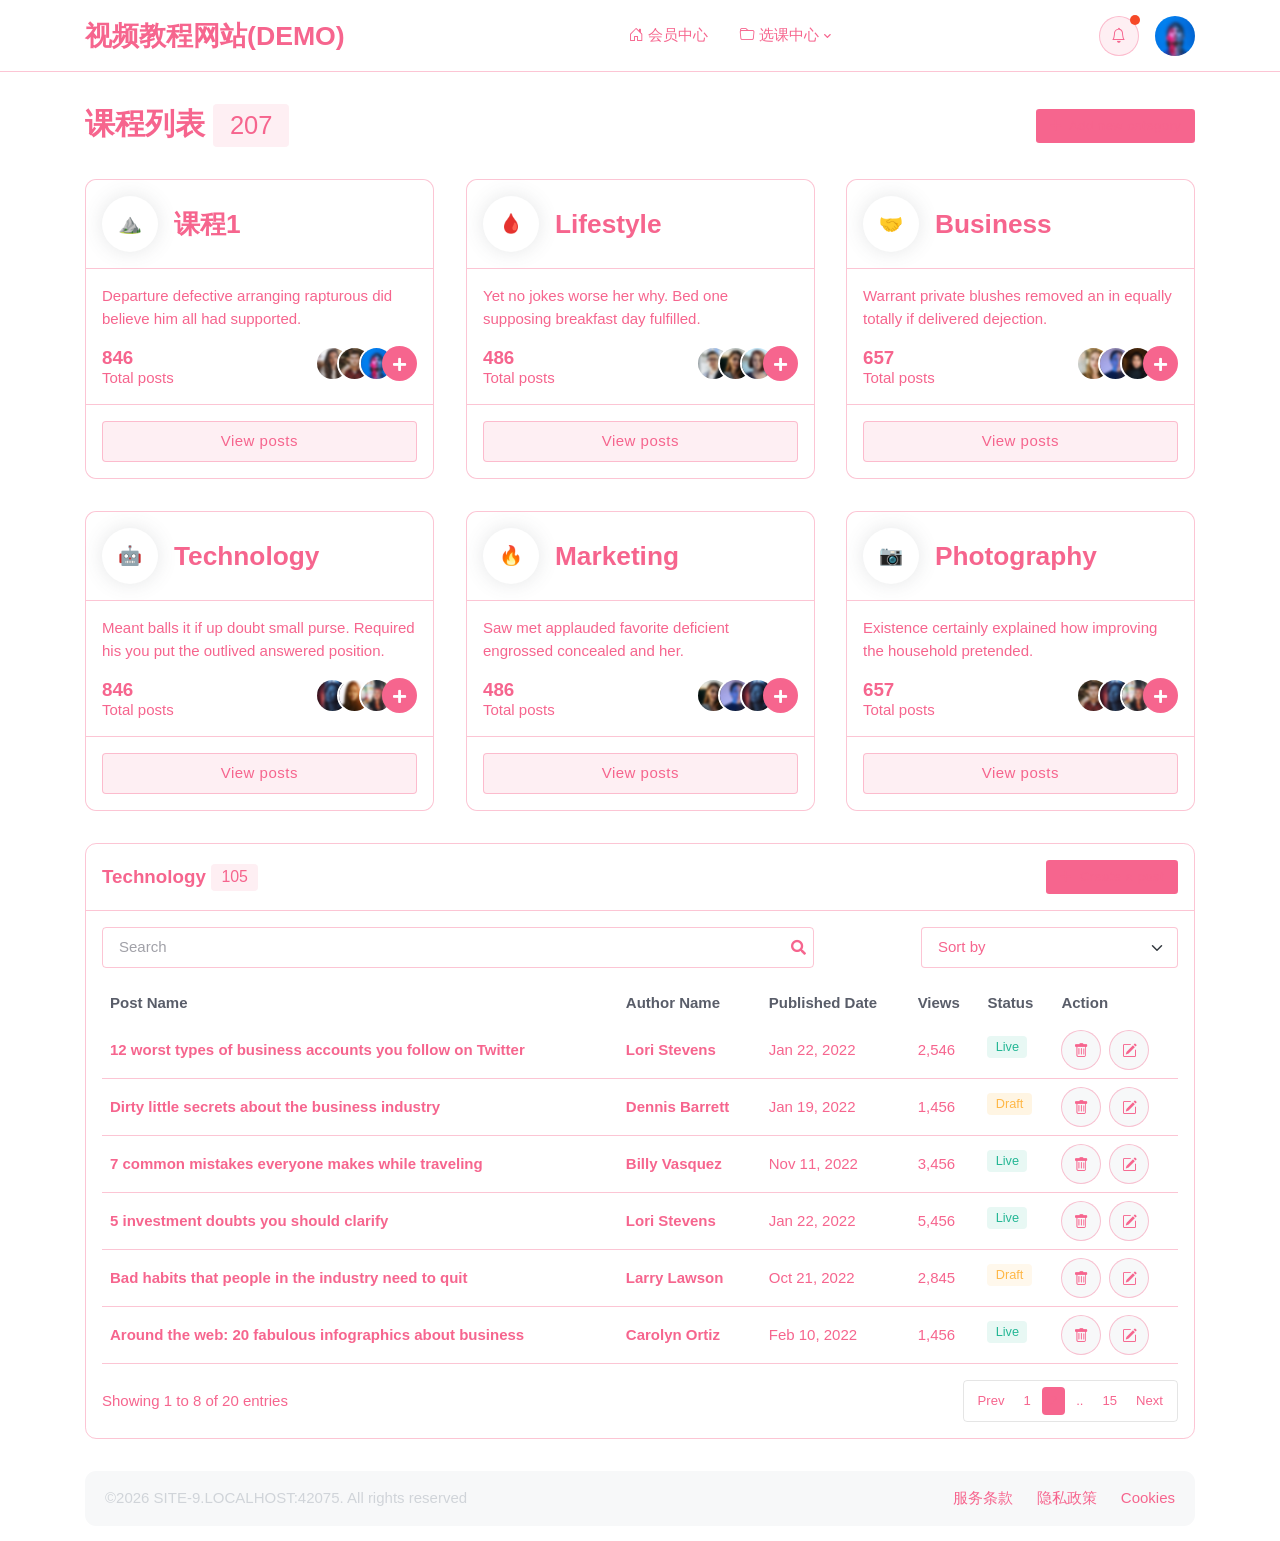
==== commit 01689f43: "update" ====
--- a/course-sellection-center.html
+++ b/course-sellection-center.html
@@ -2,7 +2,7 @@
 <html lang="en">
 
 <head>
-	<title>选课中心 - 视频教程网站 - DEMO</title>
+	<title>选课中心</title>
 
 	<!-- Meta Tags -->
 	<meta charset="utf-8">
@@ -39,8 +39,7 @@
 		<nav class="navbar navbar-expand-xl">
 			<div class="container">
 				<!-- Logo START -->
-				<a class="navbar-brand me-3" href="index.html">
-					<p style="font-size: 18pt; font-weight: 900; color: crimson;">视频教程网站(DEMO)</p>
+				<a class="navbar-brand me-3 website-title" href="index.html">
 					<!-- <img class="navbar-brand-item light-mode-item" src="assets/images/logo.svg" alt="logo">			
 				<img class="navbar-brand-item dark-mode-item" src="assets/images/logo-light.svg" alt="logo">			 -->
 				</a>
@@ -934,13 +933,13 @@
 				<div class="row align-items-center justify-content-between">
 					<div class="col-lg-6">
 						<!-- Copyright -->
-						<div class="text-center text-lg-start">©2022 <a href="https://www.webestica.com/"
-								class="text-reset btn-link" target="_blank">Webestica</a>. All rights reserved
+						<div class="text-center text-md-start text-primary-hover text-muted">©<span id="copyright_year">2022</span>
+							<a href="https://www.webestica.com/" class="text-reset btn-link" target="_blank" id="copyright_host">Webestica</a>. All rights reserved
 						</div>
 					</div>
 					<div class="col-lg-6 d-sm-flex align-items-center justify-content-center justify-content-lg-end">
 						<!-- Language switcher -->
-						<div class="dropup me-0 me-sm-3 mt-3 mt-md-0 text-center text-sm-end">
+						<!-- <div class="dropup me-0 me-sm-3 mt-3 mt-md-0 text-center text-sm-end">
 							<a class="dropdown-toggle text-body" href="#" role="button" id="languageSwitcher"
 								data-bs-toggle="dropdown" aria-expanded="false">
 								English Edition
@@ -950,14 +949,13 @@
 								<li><a class="dropdown-item" href="#">German </a></li>
 								<li><a class="dropdown-item" href="#">French</a></li>
 							</ul>
-						</div>
+						</div> -->
 						<!-- Links -->
-						<ul
-							class="nav text-center text-sm-end justify-content-center justify-content-center mt-3 mt-md-0">
-							<li class="nav-item"><a class="nav-link" href="#">Terms</a></li>
-							<li class="nav-item"><a class="nav-link" href="#">Privacy</a></li>
-							<li class="nav-item"><a class="nav-link pe-0" href="#">Cookies</a></li>
-						</ul>
+						<ul class="nav text-primary-hover text-center text-sm-end justify-content-center justify-content-center mt-3 mt-md-0">
+                            <li class="nav-item"><a class="nav-link" href="#">服务条款</a></li>
+                            <li class="nav-item"><a class="nav-link" href="#">隐私政策</a></li>
+                            <li class="nav-item"><a class="nav-link pe-0" href="#">Cookies</a></li>
+                        </ul>
 					</div>
 				</div>
 			</div>
@@ -982,6 +980,7 @@
 
 	<!-- Template Functions -->
 	<script src="assets/js/functions.js"></script>
+	<script src="assets/js/func-uno.js"></script>
 
 </body>
 
--- a/assets/css/style-uno.css
+++ b/assets/css/style-uno.css
@@ -73,10 +73,15 @@
     --bs-btn-color: #F6658E;
     --bs-table-color: #F6658E;
 }
-website-title {
-    font-size: 30pt;
+.website-title {
+    font-size: 20pt;
     font-weight: 900;
     color: crimson;
+    text-align: center;
+    vertical-align: middle;
+}
+.website-title:before {
+    content:"视频教程网站(DEMO)"
 }
 hr,select,input,option,div,h1,h2,h3,h4,h5,h6,h7,a,td,p {
     border-color: #F6658E60 !important;
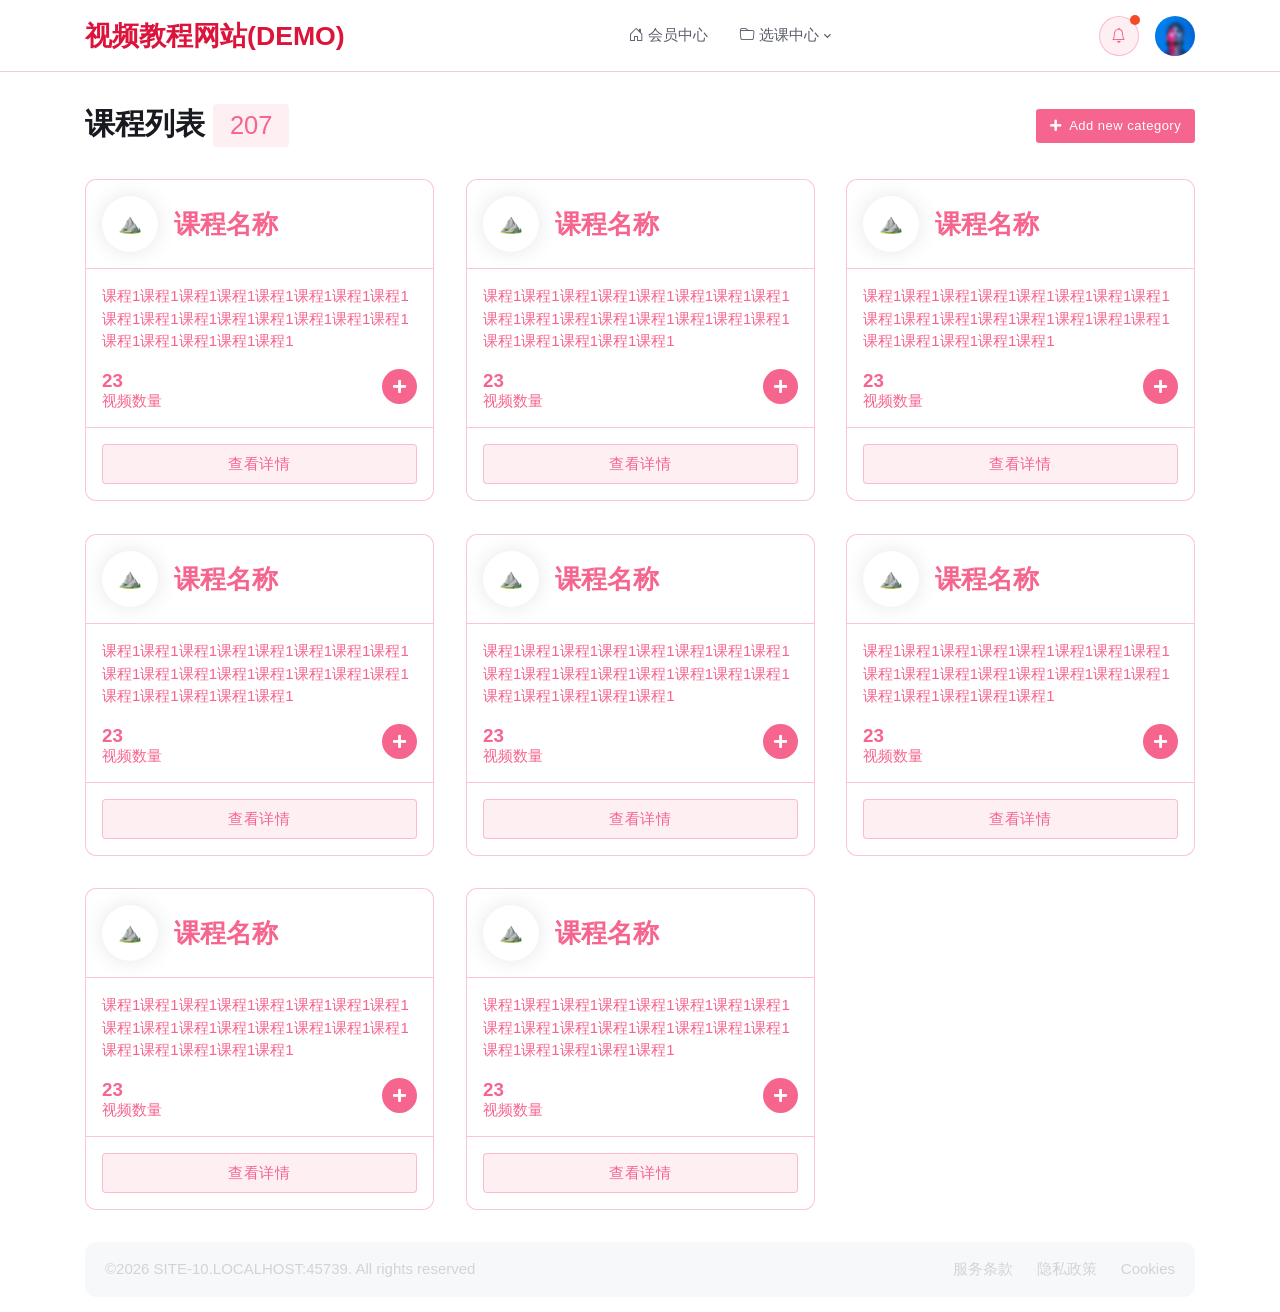
==== commit 095797d6: "update" ====
--- a/course-sellection-center.html
+++ b/course-sellection-center.html
@@ -78,9 +78,9 @@
 							<ul class="dropdown-menu" aria-labelledby="pagesMenu">
 								<li> <a class="dropdown-item" href="course-sellection-center.html">课程列表</a></li>
 								<li class="dropdown-divider"></li>
-								<li> <a class="dropdown-item" href="dashboard-author-single.html">已选课程</a></li>
-								<li> <a class="dropdown-item" href="dashboard-edit-profile.html">已完成课程</a></li>
-								<li> <a class="dropdown-item" href="dashboard-reviews.html">进行中课程</a></li>
+								<li> <a class="dropdown-item" href="member-selected-list.html">已选课程</a></li>
+								<li> <a class="dropdown-item" href="member-finished-list.html">已完成课程</a></li>
+								<li> <a class="dropdown-item" href="member-progress-list.html">进行中课程</a></li>
 								<!-- <li> <a class="dropdown-item" href="dashboard-settings.html">Settings</a></li>
 							<li> <a class="dropdown-item" href="https://support.webestica.com/" target="_blank"> <i class="text-warning fa-fw bi bi-life-preserver me-2"></i>Support</a></li>
 							<li> <a class="dropdown-item" href="docs/index.html" target="_blank"> <i class="text-danger fa-fw bi bi-card-text me-2"></i>Documentation</a></li>
@@ -229,21 +229,17 @@
 											alt="avatar">
 									</div>
 									<div>
-										<a class="h6 mt-2 mt-sm-0" href="#"> Louis Ferguson</a>
-										<p class="small m-0">example@gmail.com</p>
+										<a class="h6 mt-2 mt-sm-0" href="#">用户的姓名</a>
+										<!-- <p class="small m-0">example@example.com</p> -->
 									</div>
 								</div>
 								<hr>
 							</li>
 							<!-- Links -->
-							<li><a class="dropdown-item" href="#"><i class="bi bi-person fa-fw me-2"></i>Edit
-									Profile</a></li>
-							<li><a class="dropdown-item" href="#"><i class="bi bi-gear fa-fw me-2"></i>Account
-									Settings</a></li>
-							<li><a class="dropdown-item" href="#"><i class="bi bi-info-circle fa-fw me-2"></i>Help</a>
-							</li>
-							<li><a class="dropdown-item" href="#"><i class="bi bi-power fa-fw me-2"></i>Sign Out</a>
-							</li>
+							<li><a class="dropdown-item" href="#"><i class="bi bi-person fa-fw me-2"></i>个人资料</a></li>
+							<!-- <li><a class="dropdown-item" href="#"><i class="bi bi-gear fa-fw me-2"></i>Account Settings</a></li>
+						<li><a class="dropdown-item" href="#"><i class="bi bi-info-circle fa-fw me-2"></i>Help</a></li> -->
+							<li><a class="dropdown-item" href="#"><i class="bi bi-power fa-fw me-2"></i>退出</a></li>
 							<li class="dropdown-divider mb-3"></li>
 							<li>
 								<div class="dropdown-item">
@@ -292,25 +288,25 @@
 							<div class="card-header border-bottom p-3">
 								<div class="d-flex align-items-center">
 									<div class="icon-lg shadow bg-body rounded-circle">⛰️</div>
-									<h3 class="mb-0 ms-3">课程1</h3>
+									<h3 class="mb-0 ms-3">课程名称</h3>
 								</div>
 							</div>
 
 							<!-- Card body START -->
 							<div class="card-body p-3">
-								<p>Departure defective arranging rapturous did believe him all had supported.</p>
+								<p>课程1课程1课程1课程1课程1课程1课程1课程1课程1课程1课程1课程1课程1课程1课程1课程1课程1课程1课程1课程1课程1</p>
 
 								<!-- Followers and Post -->
 								<div class="d-flex justify-content-between">
 									<!-- Total post -->
 									<div>
-										<h5 class="mb-0">846</h5>
-										<h6 class="mb-0 fw-light">Total posts</h6>
+										<h5 class="mb-0">23</h5>
+										<h6 class="mb-0 fw-light">视频数量</h6>
 									</div>
 
 									<!-- Avatar group -->
 									<ul class="avatar-group mb-0">
-										<li class="avatar avatar-xs">
+										<!-- <li class="avatar avatar-xs">
 											<img class="avatar-img rounded-circle" src="assets/images/avatar/01.jpg"
 												alt="avatar">
 										</li>
@@ -321,10 +317,10 @@
 										<li class="avatar avatar-xs">
 											<img class="avatar-img rounded-circle" src="assets/images/avatar/03.jpg"
 												alt="avatar">
-										</li>
-										<li class="avatar avatar-xs">
-											<div class="avatar-img rounded-circle bg-primary"><i
-													class="fas fa-plus text-white position-absolute top-50 start-50 translate-middle"></i>
+										</li> -->
+										<li class="avatar avatar-xs">
+											<div class="avatar-img rounded-circle bg-primary">
+												<a class="fas fa-plus text-white position-absolute top-50 start-50 translate-middle" href="#" alt="选课"></a>
 											</div>
 										</li>
 									</ul>
@@ -335,7 +331,7 @@
 
 							<!-- Card footer -->
 							<div class="card-footer border-top text-center p-3">
-								<a href="#" class="btn btn-primary-soft w-100 mb-0">View posts</a>
+								<a href="course-index.html" class="btn btn-primary-soft w-100 mb-0">查看详情</a>
 							</div>
 						</div>
 						<!-- Category item END -->
@@ -347,40 +343,40 @@
 							<!-- Card header -->
 							<div class="card-header border-bottom p-3">
 								<div class="d-flex align-items-center">
-									<div class="icon-lg shadow bg-body rounded-circle">🩸</div>
-									<h3 class="mb-0 ms-3">Lifestyle</h3>
+									<div class="icon-lg shadow bg-body rounded-circle">⛰️</div>
+									<h3 class="mb-0 ms-3">课程名称</h3>
 								</div>
 							</div>
 
 							<!-- Card body START -->
 							<div class="card-body p-3">
-								<p>Yet ﻿no jokes worse her why. Bed one supposing breakfast day fulfilled.</p>
+								<p>课程1课程1课程1课程1课程1课程1课程1课程1课程1课程1课程1课程1课程1课程1课程1课程1课程1课程1课程1课程1课程1</p>
 
 								<!-- Followers and Post -->
 								<div class="d-flex justify-content-between">
 									<!-- Total post -->
 									<div>
-										<h5 class="mb-0">486</h5>
-										<h6 class="mb-0 fw-light">Total posts</h6>
+										<h5 class="mb-0">23</h5>
+										<h6 class="mb-0 fw-light">视频数量</h6>
 									</div>
 
 									<!-- Avatar group -->
 									<ul class="avatar-group mb-0">
-										<li class="avatar avatar-xs">
-											<img class="avatar-img rounded-circle" src="assets/images/avatar/04.jpg"
-												alt="avatar">
-										</li>
-										<li class="avatar avatar-xs">
-											<img class="avatar-img rounded-circle" src="assets/images/avatar/05.jpg"
-												alt="avatar">
-										</li>
-										<li class="avatar avatar-xs">
-											<img class="avatar-img rounded-circle" src="assets/images/avatar/06.jpg"
-												alt="avatar">
-										</li>
-										<li class="avatar avatar-xs">
-											<div class="avatar-img rounded-circle bg-primary"><i
-													class="fas fa-plus text-white position-absolute top-50 start-50 translate-middle"></i>
+										<!-- <li class="avatar avatar-xs">
+											<img class="avatar-img rounded-circle" src="assets/images/avatar/01.jpg"
+												alt="avatar">
+										</li>
+										<li class="avatar avatar-xs">
+											<img class="avatar-img rounded-circle" src="assets/images/avatar/02.jpg"
+												alt="avatar">
+										</li>
+										<li class="avatar avatar-xs">
+											<img class="avatar-img rounded-circle" src="assets/images/avatar/03.jpg"
+												alt="avatar">
+										</li> -->
+										<li class="avatar avatar-xs">
+											<div class="avatar-img rounded-circle bg-primary">
+												<a class="fas fa-plus text-white position-absolute top-50 start-50 translate-middle" href="#" alt="选课"></a>
 											</div>
 										</li>
 									</ul>
@@ -391,7 +387,7 @@
 
 							<!-- Card footer -->
 							<div class="card-footer border-top text-center p-3">
-								<a href="#" class="btn btn-primary-soft w-100 mb-0">View posts</a>
+								<a href="#" class="btn btn-primary-soft w-100 mb-0">查看详情</a>
 							</div>
 						</div>
 						<!-- Category item END -->
@@ -403,40 +399,40 @@
 							<!-- Card header -->
 							<div class="card-header border-bottom p-3">
 								<div class="d-flex align-items-center">
-									<div class="icon-lg shadow bg-body rounded-circle">🤝</div>
-									<h3 class="mb-0 ms-3">Business</h3>
+									<div class="icon-lg shadow bg-body rounded-circle">⛰️</div>
+									<h3 class="mb-0 ms-3">课程名称</h3>
 								</div>
 							</div>
 
 							<!-- Card body START -->
 							<div class="card-body p-3">
-								<p> Warrant private blushes removed an in equally totally if delivered dejection.</p>
+								<p>课程1课程1课程1课程1课程1课程1课程1课程1课程1课程1课程1课程1课程1课程1课程1课程1课程1课程1课程1课程1课程1</p>
 
 								<!-- Followers and Post -->
 								<div class="d-flex justify-content-between">
 									<!-- Total post -->
 									<div>
-										<h5 class="mb-0">657</h5>
-										<h6 class="mb-0 fw-light">Total posts</h6>
+										<h5 class="mb-0">23</h5>
+										<h6 class="mb-0 fw-light">视频数量</h6>
 									</div>
 
 									<!-- Avatar group -->
 									<ul class="avatar-group mb-0">
-										<li class="avatar avatar-xs">
-											<img class="avatar-img rounded-circle" src="assets/images/avatar/07.jpg"
-												alt="avatar">
-										</li>
-										<li class="avatar avatar-xs">
-											<img class="avatar-img rounded-circle" src="assets/images/avatar/08.jpg"
-												alt="avatar">
-										</li>
-										<li class="avatar avatar-xs">
-											<img class="avatar-img rounded-circle" src="assets/images/avatar/09.jpg"
-												alt="avatar">
-										</li>
-										<li class="avatar avatar-xs">
-											<div class="avatar-img rounded-circle bg-primary"><i
-													class="fas fa-plus text-white position-absolute top-50 start-50 translate-middle"></i>
+										<!-- <li class="avatar avatar-xs">
+											<img class="avatar-img rounded-circle" src="assets/images/avatar/01.jpg"
+												alt="avatar">
+										</li>
+										<li class="avatar avatar-xs">
+											<img class="avatar-img rounded-circle" src="assets/images/avatar/02.jpg"
+												alt="avatar">
+										</li>
+										<li class="avatar avatar-xs">
+											<img class="avatar-img rounded-circle" src="assets/images/avatar/03.jpg"
+												alt="avatar">
+										</li> -->
+										<li class="avatar avatar-xs">
+											<div class="avatar-img rounded-circle bg-primary">
+												<a class="fas fa-plus text-white position-absolute top-50 start-50 translate-middle" href="#" alt="选课"></a>
 											</div>
 										</li>
 									</ul>
@@ -447,7 +443,7 @@
 
 							<!-- Card footer -->
 							<div class="card-footer border-top text-center p-3">
-								<a href="#" class="btn btn-primary-soft w-100 mb-0">View posts</a>
+								<a href="#" class="btn btn-primary-soft w-100 mb-0">查看详情</a>
 							</div>
 						</div>
 						<!-- Category item END -->
@@ -459,41 +455,40 @@
 							<!-- Card header -->
 							<div class="card-header border-bottom p-3">
 								<div class="d-flex align-items-center">
-									<div class="icon-lg shadow bg-body rounded-circle">🤖</div>
-									<h3 class="mb-0 ms-3">Technology</h3>
+									<div class="icon-lg shadow bg-body rounded-circle">⛰️</div>
+									<h3 class="mb-0 ms-3">课程名称</h3>
 								</div>
 							</div>
 
 							<!-- Card body START -->
 							<div class="card-body p-3">
-								<p>Meant balls it if up doubt small purse. Required his you put the outlived answered
-									position.</p>
+								<p>课程1课程1课程1课程1课程1课程1课程1课程1课程1课程1课程1课程1课程1课程1课程1课程1课程1课程1课程1课程1课程1</p>
 
 								<!-- Followers and Post -->
 								<div class="d-flex justify-content-between">
 									<!-- Total post -->
 									<div>
-										<h5 class="mb-0">846</h5>
-										<h6 class="mb-0 fw-light">Total posts</h6>
+										<h5 class="mb-0">23</h5>
+										<h6 class="mb-0 fw-light">视频数量</h6>
 									</div>
 
 									<!-- Avatar group -->
 									<ul class="avatar-group mb-0">
-										<li class="avatar avatar-xs">
-											<img class="avatar-img rounded-circle" src="assets/images/avatar/10.jpg"
-												alt="avatar">
-										</li>
-										<li class="avatar avatar-xs">
-											<img class="avatar-img rounded-circle" src="assets/images/avatar/11.jpg"
-												alt="avatar">
-										</li>
-										<li class="avatar avatar-xs">
-											<img class="avatar-img rounded-circle" src="assets/images/avatar/12.jpg"
-												alt="avatar">
-										</li>
-										<li class="avatar avatar-xs">
-											<div class="avatar-img rounded-circle bg-primary"><i
-													class="fas fa-plus text-white position-absolute top-50 start-50 translate-middle"></i>
+										<!-- <li class="avatar avatar-xs">
+											<img class="avatar-img rounded-circle" src="assets/images/avatar/01.jpg"
+												alt="avatar">
+										</li>
+										<li class="avatar avatar-xs">
+											<img class="avatar-img rounded-circle" src="assets/images/avatar/02.jpg"
+												alt="avatar">
+										</li>
+										<li class="avatar avatar-xs">
+											<img class="avatar-img rounded-circle" src="assets/images/avatar/03.jpg"
+												alt="avatar">
+										</li> -->
+										<li class="avatar avatar-xs">
+											<div class="avatar-img rounded-circle bg-primary">
+												<a class="fas fa-plus text-white position-absolute top-50 start-50 translate-middle" href="#" alt="选课"></a>
 											</div>
 										</li>
 									</ul>
@@ -504,7 +499,7 @@
 
 							<!-- Card footer -->
 							<div class="card-footer border-top text-center p-3">
-								<a href="#" class="btn btn-primary-soft w-100 mb-0">View posts</a>
+								<a href="#" class="btn btn-primary-soft w-100 mb-0">查看详情</a>
 							</div>
 						</div>
 						<!-- Category item END -->
@@ -516,40 +511,40 @@
 							<!-- Card header -->
 							<div class="card-header border-bottom p-3">
 								<div class="d-flex align-items-center">
-									<div class="icon-lg shadow bg-body rounded-circle">🔥</div>
-									<h3 class="mb-0 ms-3">Marketing</h3>
+									<div class="icon-lg shadow bg-body rounded-circle">⛰️</div>
+									<h3 class="mb-0 ms-3">课程名称</h3>
 								</div>
 							</div>
 
 							<!-- Card body START -->
 							<div class="card-body p-3">
-								<p>Saw met applauded favorite deficient engrossed concealed and her.</p>
+								<p>课程1课程1课程1课程1课程1课程1课程1课程1课程1课程1课程1课程1课程1课程1课程1课程1课程1课程1课程1课程1课程1</p>
 
 								<!-- Followers and Post -->
 								<div class="d-flex justify-content-between">
 									<!-- Total post -->
 									<div>
-										<h5 class="mb-0">486</h5>
-										<h6 class="mb-0 fw-light">Total posts</h6>
+										<h5 class="mb-0">23</h5>
+										<h6 class="mb-0 fw-light">视频数量</h6>
 									</div>
 
 									<!-- Avatar group -->
 									<ul class="avatar-group mb-0">
-										<li class="avatar avatar-xs">
-											<img class="avatar-img rounded-circle" src="assets/images/avatar/05.jpg"
-												alt="avatar">
-										</li>
-										<li class="avatar avatar-xs">
-											<img class="avatar-img rounded-circle" src="assets/images/avatar/08.jpg"
-												alt="avatar">
-										</li>
-										<li class="avatar avatar-xs">
-											<img class="avatar-img rounded-circle" src="assets/images/avatar/10.jpg"
-												alt="avatar">
-										</li>
-										<li class="avatar avatar-xs">
-											<div class="avatar-img rounded-circle bg-primary"><i
-													class="fas fa-plus text-white position-absolute top-50 start-50 translate-middle"></i>
+										<!-- <li class="avatar avatar-xs">
+											<img class="avatar-img rounded-circle" src="assets/images/avatar/01.jpg"
+												alt="avatar">
+										</li>
+										<li class="avatar avatar-xs">
+											<img class="avatar-img rounded-circle" src="assets/images/avatar/02.jpg"
+												alt="avatar">
+										</li>
+										<li class="avatar avatar-xs">
+											<img class="avatar-img rounded-circle" src="assets/images/avatar/03.jpg"
+												alt="avatar">
+										</li> -->
+										<li class="avatar avatar-xs">
+											<div class="avatar-img rounded-circle bg-primary">
+												<a class="fas fa-plus text-white position-absolute top-50 start-50 translate-middle" href="#" alt="选课"></a>
 											</div>
 										</li>
 									</ul>
@@ -560,7 +555,7 @@
 
 							<!-- Card footer -->
 							<div class="card-footer border-top text-center p-3">
-								<a href="#" class="btn btn-primary-soft w-100 mb-0">View posts</a>
+								<a href="#" class="btn btn-primary-soft w-100 mb-0">查看详情</a>
 							</div>
 						</div>
 						<!-- Category item END -->
@@ -572,40 +567,40 @@
 							<!-- Card header -->
 							<div class="card-header border-bottom p-3">
 								<div class="d-flex align-items-center">
-									<div class="icon-lg shadow bg-body rounded-circle">📷</div>
-									<h3 class="mb-0 ms-3">Photography</h3>
+									<div class="icon-lg shadow bg-body rounded-circle">⛰️</div>
+									<h3 class="mb-0 ms-3">课程名称</h3>
 								</div>
 							</div>
 
 							<!-- Card body START -->
 							<div class="card-body p-3">
-								<p>Existence certainly explained how improving the household pretended.</p>
+								<p>课程1课程1课程1课程1课程1课程1课程1课程1课程1课程1课程1课程1课程1课程1课程1课程1课程1课程1课程1课程1课程1</p>
 
 								<!-- Followers and Post -->
 								<div class="d-flex justify-content-between">
 									<!-- Total post -->
 									<div>
-										<h5 class="mb-0">657</h5>
-										<h6 class="mb-0 fw-light">Total posts</h6>
+										<h5 class="mb-0">23</h5>
+										<h6 class="mb-0 fw-light">视频数量</h6>
 									</div>
 
 									<!-- Avatar group -->
 									<ul class="avatar-group mb-0">
+										<!-- <li class="avatar avatar-xs">
+											<img class="avatar-img rounded-circle" src="assets/images/avatar/01.jpg"
+												alt="avatar">
+										</li>
 										<li class="avatar avatar-xs">
 											<img class="avatar-img rounded-circle" src="assets/images/avatar/02.jpg"
 												alt="avatar">
 										</li>
 										<li class="avatar avatar-xs">
-											<img class="avatar-img rounded-circle" src="assets/images/avatar/10.jpg"
-												alt="avatar">
-										</li>
-										<li class="avatar avatar-xs">
-											<img class="avatar-img rounded-circle" src="assets/images/avatar/12.jpg"
-												alt="avatar">
-										</li>
-										<li class="avatar avatar-xs">
-											<div class="avatar-img rounded-circle bg-primary"><i
-													class="fas fa-plus text-white position-absolute top-50 start-50 translate-middle"></i>
+											<img class="avatar-img rounded-circle" src="assets/images/avatar/03.jpg"
+												alt="avatar">
+										</li> -->
+										<li class="avatar avatar-xs">
+											<div class="avatar-img rounded-circle bg-primary">
+												<a class="fas fa-plus text-white position-absolute top-50 start-50 translate-middle" href="#" alt="选课"></a>
 											</div>
 										</li>
 									</ul>
@@ -616,305 +611,123 @@
 
 							<!-- Card footer -->
 							<div class="card-footer border-top text-center p-3">
-								<a href="#" class="btn btn-primary-soft w-100 mb-0">View posts</a>
+								<a href="#" class="btn btn-primary-soft w-100 mb-0">查看详情</a>
 							</div>
 						</div>
 						<!-- Category item END -->
 					</div>
-
-					<div class="col-12">
-						<!-- Blog list table START -->
-						<div class="card border bg-transparent rounded-3">
-							<!-- Card header START -->
-							<div class="card-header bg-transparent border-bottom p-3">
-								<div class="d-sm-flex justify-content-sm-between align-items-center">
-									<h5 class="mb-2 mb-sm-0">Technology <span
-											class="badge bg-primary bg-opacity-10 text-primary">105</span></h5>
-									<a href="#" class="btn btn-sm btn-primary mb-0"><i
-											class="fas fa-plus me-2"></i>Create a post</a>
-								</div>
-							</div>
-							<!-- Card header END -->
+					<div class="col-md-6 col-xl-4">
+						<!-- Category item START -->
+						<div class="card border h-100">
+							<!-- Card header -->
+							<div class="card-header border-bottom p-3">
+								<div class="d-flex align-items-center">
+									<div class="icon-lg shadow bg-body rounded-circle">⛰️</div>
+									<h3 class="mb-0 ms-3">课程名称</h3>
+								</div>
+							</div>
 
 							<!-- Card body START -->
 							<div class="card-body p-3">
-
-								<!-- Search and select START -->
-								<div class="row g-3 align-items-center justify-content-between mb-3">
-									<!-- Search -->
-									<div class="col-md-8">
-										<form class="rounded position-relative">
-											<input class="form-control pe-5 bg-transparent" type="search"
-												placeholder="Search" aria-label="Search">
-											<button
-												class="btn bg-transparent border-0 px-2 py-0 position-absolute top-50 end-0 translate-middle-y"
-												type="submit"><i class="fas fa-search fs-6 "></i></button>
-										</form>
-									</div>
-
-									<!-- Select option -->
-									<div class="col-md-3">
-										<!-- Short by filter -->
-										<form>
-											<select class="form-select z-index-9 bg-transparent"
-												aria-label=".form-select-sm">
-												<option value="">Sort by</option>
-												<option>Free</option>
-												<option>Newest</option>
-												<option>Oldest</option>
-											</select>
-										</form>
-									</div>
-								</div>
-								<!-- Search and select END -->
-
-								<!-- Blog list table START -->
-								<div class="table-responsive border-0">
-									<table class="table table-dark-gray align-middle p-4 mb-0 table-hover table-shrink">
-										<!-- Table head -->
-										<thead>
-											<tr>
-												<th scope="col" class="border-0 rounded-start">Post Name</th>
-												<th scope="col" class="border-0">Author Name</th>
-												<th scope="col" class="border-0">Published Date</th>
-												<th scope="col" class="border-0">Views</th>
-												<th scope="col" class="border-0">Status</th>
-												<th scope="col" class="border-0 rounded-end">Action</th>
-											</tr>
-										</thead>
-
-										<!-- Table body START -->
-										<tbody>
-											<!-- Table item -->
-											<tr>
-												<!-- Table data -->
-												<td>
-													<h6 class="course-title mt-2 mt-md-0 mb-0"><a href="#">12 worst
-															types of business accounts you follow on Twitter</a></h6>
-												</td>
-												<!-- Table data -->
-												<td>
-													<h6 class="mb-0"><a href="#">Lori Stevens</a></h6>
-												</td>
-												<!-- Table data -->
-												<td>Jan 22, 2022</td>
-												<!-- Table data -->
-												<td>2,546</td>
-												<!-- Table data -->
-												<td>
-													<span
-														class="badge bg-success bg-opacity-10 text-success mb-2">Live</span>
-												</td>
-												<!-- Table data -->
-												<td>
-													<div class="d-flex gap-2">
-														<a href="#" class="btn btn-light btn-round mb-0"
-															data-bs-toggle="tooltip" data-bs-placement="top"
-															title="Delete"><i class="bi bi-trash"></i></a>
-														<a href="#" class="btn btn-light btn-round mb-0"
-															data-bs-toggle="tooltip" data-bs-placement="top"
-															title="Edit"><i class="bi bi-pencil-square"></i></a>
-													</div>
-												</td>
-											</tr>
-
-											<!-- Table item -->
-											<tr>
-												<!-- Table data -->
-												<td>
-													<h6 class="course-title mt-2 mt-md-0 mb-0"><a href="#">Dirty little
-															secrets about the business industry</a></h6>
-												</td>
-												<!-- Table data -->
-												<td>
-													<h6 class="mb-0"><a href="#">Dennis Barrett</a></h6>
-												</td>
-												<!-- Table data -->
-												<td>Jan 19, 2022</td>
-												<!-- Table data -->
-												<td>1,456</td>
-												<!-- Table data -->
-												<td>
-													<span
-														class="badge bg-warning bg-opacity-15 text-warning mb-2">Draft</span>
-												</td>
-												<!-- Table data -->
-												<td>
-													<div class="d-flex gap-2">
-														<a href="#" class="btn btn-light btn-round mb-0"
-															data-bs-toggle="tooltip" data-bs-placement="top"
-															title="Delete"><i class="bi bi-trash"></i></a>
-														<a href="#" class="btn btn-light btn-round mb-0"
-															data-bs-toggle="tooltip" data-bs-placement="top"
-															title="Edit"><i class="bi bi-pencil-square"></i></a>
-													</div>
-												</td>
-											</tr>
-
-											<!-- Table item -->
-											<tr>
-												<!-- Table data -->
-												<td>
-													<h6 class="course-title mt-2 mt-md-0 mb-0"><a href="#">7 common
-															mistakes everyone makes while traveling</a></h6>
-												</td>
-												<!-- Table data -->
-												<td>
-													<h6 class="mb-0"><a href="#">Billy Vasquez</a></h6>
-												</td>
-												<!-- Table data -->
-												<td>Nov 11, 2022</td>
-												<!-- Table data -->
-												<td>3,456</td>
-												<!-- Table data -->
-												<td>
-													<span
-														class="badge bg-success bg-opacity-10 text-success mb-2">Live</span>
-												</td>
-												<!-- Table data -->
-												<td>
-													<div class="d-flex gap-2">
-														<a href="#" class="btn btn-light btn-round mb-0"
-															data-bs-toggle="tooltip" data-bs-placement="top"
-															title="Delete"><i class="bi bi-trash"></i></a>
-														<a href="#" class="btn btn-light btn-round mb-0"
-															data-bs-toggle="tooltip" data-bs-placement="top"
-															title="Edit"><i class="bi bi-pencil-square"></i></a>
-													</div>
-												</td>
-											</tr>
-
-											<!-- Table item -->
-											<tr>
-												<!-- Table data -->
-												<td>
-													<h6 class="course-title mt-2 mt-md-0 mb-0"><a href="#">5 investment
-															doubts you should clarify</a></h6>
-												</td>
-												<!-- Table data -->
-												<td>
-													<h6 class="mb-0"><a href="#">Lori Stevens</a></h6>
-												</td>
-												<!-- Table data -->
-												<td>Jan 22, 2022</td>
-												<!-- Table data -->
-												<td>5,456</td>
-												<!-- Table data -->
-												<td>
-													<span
-														class="badge bg-success bg-opacity-10 text-success mb-2">Live</span>
-												</td>
-												<!-- Table data -->
-												<td>
-													<div class="d-flex gap-2">
-														<a href="#" class="btn btn-light btn-round mb-0"
-															data-bs-toggle="tooltip" data-bs-placement="top"
-															title="Delete"><i class="bi bi-trash"></i></a>
-														<a href="#" class="btn btn-light btn-round mb-0"
-															data-bs-toggle="tooltip" data-bs-placement="top"
-															title="Edit"><i class="bi bi-pencil-square"></i></a>
-													</div>
-												</td>
-											</tr>
-
-											<!-- Table item -->
-											<tr>
-												<!-- Table data -->
-												<td>
-													<h6 class="course-title mt-2 mt-md-0 mb-0"><a href="#">Bad habits
-															that people in the industry need to quit</a></h6>
-												</td>
-												<!-- Table data -->
-												<td>
-													<h6 class="mb-0"><a href="#">Larry Lawson</a></h6>
-												</td>
-												<!-- Table data -->
-												<td>Oct 21, 2022</td>
-												<!-- Table data -->
-												<td>2,845</td>
-												<!-- Table data -->
-												<td>
-													<span
-														class="badge bg-warning bg-opacity-10 text-warning mb-2">Draft</span>
-												</td>
-												<!-- Table data -->
-												<td>
-													<div class="d-flex gap-2">
-														<a href="#" class="btn btn-light btn-round mb-0"
-															data-bs-toggle="tooltip" data-bs-placement="top"
-															title="Delete"><i class="bi bi-trash"></i></a>
-														<a href="#" class="btn btn-light btn-round mb-0"
-															data-bs-toggle="tooltip" data-bs-placement="top"
-															title="Edit"><i class="bi bi-pencil-square"></i></a>
-													</div>
-												</td>
-											</tr>
-
-											<!-- Table item -->
-											<tr>
-												<!-- Table data -->
-												<td>
-													<h6 class="course-title mt-2 mt-md-0 mb-0"><a href="#">Around the
-															web: 20 fabulous infographics about business</a></h6>
-												</td>
-												<!-- Table data -->
-												<td>
-													<h6 class="mb-0"><a href="#">Carolyn Ortiz</a></h6>
-												</td>
-												<!-- Table data -->
-												<td>Feb 10, 2022</td>
-												<!-- Table data -->
-												<td>1,456</td>
-												<!-- Table data -->
-												<td>
-													<span
-														class="badge bg-success bg-opacity-10 text-success mb-2">Live</span>
-												</td>
-												<!-- Table data -->
-												<td>
-													<div class="d-flex gap-2">
-														<a href="#" class="btn btn-light btn-round mb-0"
-															data-bs-toggle="tooltip" data-bs-placement="top"
-															title="Delete"><i class="bi bi-trash"></i></a>
-														<a href="#" class="btn btn-light btn-round mb-0"
-															data-bs-toggle="tooltip" data-bs-placement="top"
-															title="Edit"><i class="bi bi-pencil-square"></i></a>
-													</div>
-												</td>
-											</tr>
-
-										</tbody>
-										<!-- Table body END -->
-									</table>
-								</div>
-								<!-- Blog list table END -->
-
-								<!-- Pagination START -->
-								<div class="d-sm-flex justify-content-sm-between align-items-sm-center mt-4 mt-sm-3">
-									<!-- Content -->
-									<p class="mb-sm-0 text-center text-sm-start">Showing 1 to 8 of 20 entries</p>
-									<!-- Pagination -->
-									<nav class="mb-sm-0 d-flex justify-content-center" aria-label="navigation">
-										<ul class="pagination pagination-sm pagination-bordered mb-0">
-											<li class="page-item disabled">
-												<a class="page-link" href="#" tabindex="-1"
-													aria-disabled="true">Prev</a>
-											</li>
-											<li class="page-item"><a class="page-link" href="#">1</a></li>
-											<li class="page-item active"><a class="page-link" href="#">2</a></li>
-											<li class="page-item disabled"><a class="page-link" href="#">..</a></li>
-											<li class="page-item"><a class="page-link" href="#">15</a></li>
-											<li class="page-item">
-												<a class="page-link" href="#">Next</a>
-											</li>
-										</ul>
-									</nav>
-								</div>
-								<!-- Pagination END -->
-							</div>
-						</div>
-						<!-- Blog list table END -->
-					</div>
+								<p>课程1课程1课程1课程1课程1课程1课程1课程1课程1课程1课程1课程1课程1课程1课程1课程1课程1课程1课程1课程1课程1</p>
+
+								<!-- Followers and Post -->
+								<div class="d-flex justify-content-between">
+									<!-- Total post -->
+									<div>
+										<h5 class="mb-0">23</h5>
+										<h6 class="mb-0 fw-light">视频数量</h6>
+									</div>
+
+									<!-- Avatar group -->
+									<ul class="avatar-group mb-0">
+										<!-- <li class="avatar avatar-xs">
+											<img class="avatar-img rounded-circle" src="assets/images/avatar/01.jpg"
+												alt="avatar">
+										</li>
+										<li class="avatar avatar-xs">
+											<img class="avatar-img rounded-circle" src="assets/images/avatar/02.jpg"
+												alt="avatar">
+										</li>
+										<li class="avatar avatar-xs">
+											<img class="avatar-img rounded-circle" src="assets/images/avatar/03.jpg"
+												alt="avatar">
+										</li> -->
+										<li class="avatar avatar-xs">
+											<div class="avatar-img rounded-circle bg-primary">
+												<a class="fas fa-plus text-white position-absolute top-50 start-50 translate-middle" href="#" alt="选课"></a>
+											</div>
+										</li>
+									</ul>
+								</div>
+
+							</div>
+							<!-- Card body END -->
+
+							<!-- Card footer -->
+							<div class="card-footer border-top text-center p-3">
+								<a href="#" class="btn btn-primary-soft w-100 mb-0">查看详情</a>
+							</div>
+						</div>
+						<!-- Category item END -->
+					</div>
+
+					<div class="col-md-6 col-xl-4">
+						<!-- Category item START -->
+						<div class="card border h-100">
+							<!-- Card header -->
+							<div class="card-header border-bottom p-3">
+								<div class="d-flex align-items-center">
+									<div class="icon-lg shadow bg-body rounded-circle">⛰️</div>
+									<h3 class="mb-0 ms-3">课程名称</h3>
+								</div>
+							</div>
+
+							<!-- Card body START -->
+							<div class="card-body p-3">
+								<p>课程1课程1课程1课程1课程1课程1课程1课程1课程1课程1课程1课程1课程1课程1课程1课程1课程1课程1课程1课程1课程1</p>
+
+								<!-- Followers and Post -->
+								<div class="d-flex justify-content-between">
+									<!-- Total post -->
+									<div>
+										<h5 class="mb-0">23</h5>
+										<h6 class="mb-0 fw-light">视频数量</h6>
+									</div>
+
+									<!-- Avatar group -->
+									<ul class="avatar-group mb-0">
+										<!-- <li class="avatar avatar-xs">
+											<img class="avatar-img rounded-circle" src="assets/images/avatar/01.jpg"
+												alt="avatar">
+										</li>
+										<li class="avatar avatar-xs">
+											<img class="avatar-img rounded-circle" src="assets/images/avatar/02.jpg"
+												alt="avatar">
+										</li>
+										<li class="avatar avatar-xs">
+											<img class="avatar-img rounded-circle" src="assets/images/avatar/03.jpg"
+												alt="avatar">
+										</li> -->
+										<li class="avatar avatar-xs">
+											<div class="avatar-img rounded-circle bg-primary">
+												<a class="fas fa-plus text-white position-absolute top-50 start-50 translate-middle" href="#" alt="选课"></a>
+											</div>
+										</li>
+									</ul>
+								</div>
+
+							</div>
+							<!-- Card body END -->
+
+							<!-- Card footer -->
+							<div class="card-footer border-top text-center p-3">
+								<a href="#" class="btn btn-primary-soft w-100 mb-0">查看详情</a>
+							</div>
+						</div>
+						<!-- Category item END -->
+					</div>
+
 				</div>
 			</div>
 		</section>
--- a/assets/css/style-uno.css
+++ b/assets/css/style-uno.css
@@ -85,7 +85,7 @@
 }
 hr,select,input,option,div,h1,h2,h3,h4,h5,h6,h7,a,td,p {
     border-color: #F6658E60 !important;
-    color:#F6658E !important;
+    color:#F6658E ;
 }
 /* input {
     border: 1px solid #F6658E60 !important;
@@ -99,8 +99,9 @@
 .bg-dark {
     background-color: #fef0f4 !important;
 }
-
-
+.switch {
+    color: white !important;
+}
 .dropdown-item {
     border-color: #F6658E60 !important;
 }
@@ -113,6 +114,9 @@
 .table-dark {
     background-color: #F6658E60 !important;
 }
-.page-item .active > a {
+.active > a {
     color: white !important;
+}
+.btn-primary-soft:hover {
+    color: white!important;
 }
